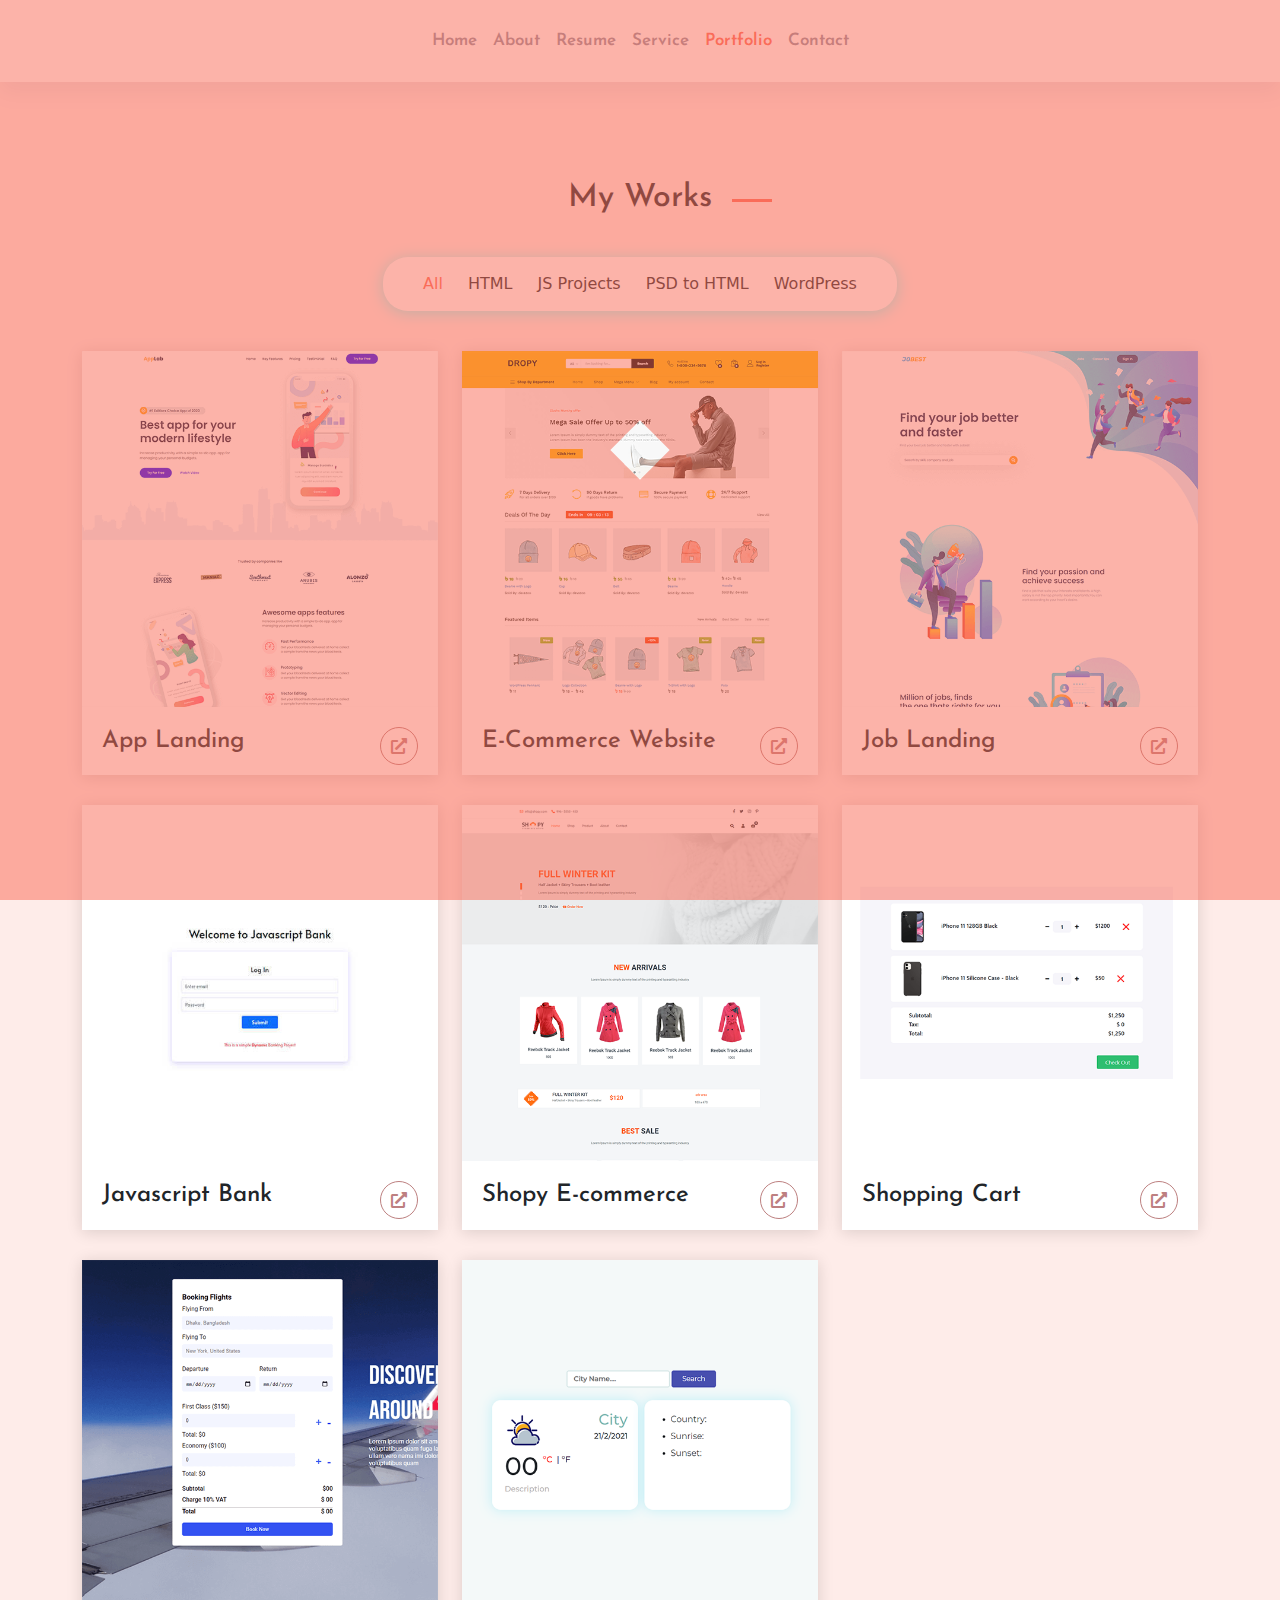
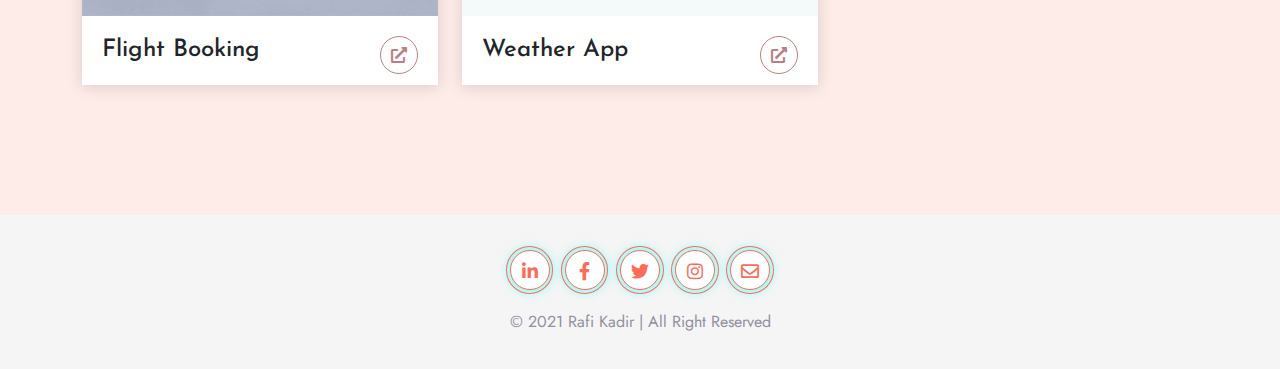
==== portfolio.html @ ac803a5b "add" ====
<!DOCTYPE html>
<html lang="zxx">
    <head>
        <meta charset="UTF-8">
        <meta name="viewport" content="width=device-width, initial-scale=1.0">
        <meta name="google-site-verification" content="UW-32s2lwFYPNoWAf-Ddk2NPFmvSFOheQvB4eoQqXDo"/>
        <!-- Primary Meta Tags -->
        <title>Rafi Kadir | Web Developer</title>
        <meta name="title" content="Rafi Kadir | Web Developer">
        <meta name="description" content="Hello, I am Rafi kadir and I am from Bangladesh. Taking Web Development as a profession not only fulfills my pocket but also my heart because it has been my passion since my early teenage.">

        <!-- Open Graph / Facebook -->
        <meta property="og:type" content="website">
        <meta property="og:url" content="https://www.facebook.com/rafi.kadir.98">
        <meta property="og:title" content="Rafi Kadir | Web Developer">
        <meta property="og:description" content="Hello, I am Rafi kadir and I am from Bangladesh. Taking Web Development as a profession not only fulfills my pocket but also my heart because it has been my passion since my early teenage.">

        <!-- Twitter -->
        <meta property="twitter:card" content="summary_large_image">
        <meta property="twitter:url" content="https://twitter.com/i_am_rafikadir">
        <meta property="twitter:title" content="Rafi Kadir | Web Developer">
        <meta property="twitter:description" content="Hello, I am Rafi kadir and I am from Bangladesh. Taking Web Development as a profession not only fulfills my pocket but also my heart because it has been my passion since my early teenage.">

        <!-- Style CSS -->
        <link rel="stylesheet" href="css/style.css">
        <link rel="stylesheet" href="css/responsive.css">
        <link rel="stylesheet" href="css/bootstrap.min.css">
        <link rel="icon" href="img/fav.png">
        <!-- Font CSS -->
        <link rel="stylesheet" href="https://cdnjs.cloudflare.com/ajax/libs/font-awesome/5.15.1/css/all.min.css">
        <!-- Owl Carousal CSS -->
        <link rel="stylesheet" href="css/owl.carousel.min.css">
        <link rel="stylesheet" href="css/owl.theme.default.min.css">
        <link rel="stylesheet" href="https://cdnjs.cloudflare.com/ajax/libs/animate.css/4.1.1/animate.min.css"/>
        
        <!-- Title -->
        <title>Rafi Kadir | Web Developer</title>
    </head>
    <body data-spy="scroll" data-offset="70">
        <!-- Pre Loader  -->
        <div class="preloader">
            <div class="d-table">
                <div class="d-table-cell">
                    <div class="sk-folding-cube">
                        <div class="sk-cube1 sk-cube"></div>
                        <div class="sk-cube2 sk-cube"></div>
                        <div class="sk-cube4 sk-cube"></div>
                        <div class="sk-cube3 sk-cube"></div>
                    </div>
                </div>
            </div>
        </div>

        <!-- Navbar Section Start -->
        <nav class="navbar navbar-expand-lg navbar-light">
            <div class="container-fluid">
                <button class="navbar-toggler" type="button" data-toggle="collapse" data-target="#navbarSupportedContent" aria-controls="navbarSupportedContent" aria-expanded="false" aria-label="Toggle navigation">
                    <span class="navbar-toggler-icon"></span>
                </button>

              <div class="collapse navbar-collapse" id="navbarSupportedContent">
                <ul class="navbar-nav m-auto">
                    <li class="nav-item">
                        <a class="nav-link" href="index.html">Home</a>
                    </li>
                    <li class="nav-item">
                        <a class="nav-link" href="#about">About</a>
                    </li>
                    <li class="nav-item">
                        <a class="nav-link" href="#skill">Resume</a>
                    </li>
                    <li class="nav-item">
                        <a class="nav-link" href="#service">Service</a>
                    </li>
                    <li class="nav-item">
                        <a class="nav-link active" href="#project">Portfolio</a>
                    </li>
                    <li class="nav-item">
                        <a class="nav-link" href="#contact">Contact</a>
                    </li>
              </div>
            </div>
        </nav>
        <!-- Navbar Section End -->

        <!-- Project Section Start -->
        <section id="project" class="project-section pt-100 pb-100">
            <div class="container">
                <div class="section-title">
                    <h2>My Works</h2>
                </div>

                <div class="project-menu text-center">
                    <ul>
                        <li class="filter" data-filter="all">All</li>
                        <li class="filter" data-filter=".landing">HTML</li>
                        <li class="filter" data-filter=".js">JS Projects</li>
                        <li class="filter" data-filter=".psd">PSD to HTML</li>
                        <li class="filter" data-filter=".wordpress">WordPress</li>
                    </ul>
                </div>

                <div id="Container" class="row">
                    <div class="col-lg-4 col-md-6 mix landing psd">
                        <div class="project-box">
                            <img src="img/project/applab.png" alt="">
                            <div class="project-link">
                                <h4>App Landing</h4>
                                <a href="https://rafikadir.github.io/applab" target="_blank">
                                    <i class="fas fa-external-link-alt"></i>
                                </a>
                            </div>
                            <h6>HTML</h6>
                        </div>
                    </div>

                    <div class="col-lg-4 col-md-6 mix wordpress">
                        <div class="project-box">
                            <img src="img/project/Dropy.png" alt="">
                            <div class="project-link">
                                <h4>E-Commerce Website</h4>
                                <a href="https://devszoo.com/Dropy/" target="_blank">
                                    <i class="fas fa-external-link-alt"></i>
                                </a>
                            </div>
                            <h6>WordPress</h6>
                        </div>
                    </div>

                    <div class="col-lg-4 col-md-6 mix landing psd">
                        <div class="project-box">
                            <img src="img/project/jobbest.png" alt="">
                            <div class="project-link">
                                <h4>Job Landing</h4>
                                <a href="https://rafikadir.github.io/jobbest" target="_blank">
                                    <i class="fas fa-external-link-alt"></i>
                                </a>
                            </div>
                            <h6>HTML</h6>
                        </div>
                    </div>

                    <div class="col-lg-4 col-md-6 mix js">
                        <div class="project-box">
                            <img src="img/project/Javascript-Bank.jpg" alt="">
                            <div class="project-link">
                                <h4>Javascript Bank</h4>
                                <a href="https://rafikadir.github.io/banking/" target="_blank">
                                    <i class="fas fa-external-link-alt"></i>
                                </a>
                            </div>
                            <h6>JavaScript</h6>
                        </div>
                    </div>

                    <div class="col-lg-4 col-md-6 mix landing psd">
                        <div class="project-box">
                            <img src="img/project/shopy.png" alt="">
                            <div class="project-link">
                                <h4>Shopy E-commerce</h4>
                                <a href="https://rafikadir.github.io/shopy" target="_blank">
                                    <i class="fas fa-external-link-alt"></i>
                                </a>
                            </div>
                            <h6>HTML</h6>
                        </div>
                    </div>

                    <div class="col-lg-4 col-md-6 mix js">
                        <div class="project-box">
                            <img src="img/project/Shopping-Cart.png" alt="">
                            <div class="project-link">
                                <h4>Shopping Cart</h4>
                                <a href="https://rafikadir.github.io/shopping-cart/" target="_blank">
                                    <i class="fas fa-external-link-alt"></i>
                                </a>
                            </div>
                            <h6>JavaScript</h6>
                        </div>
                    </div>

                    <div class="col-lg-4 col-md-6 mix js">
                        <div class="project-box">
                            <img src="img/project/Flight-Booking.png" alt="">
                            <div class="project-link">
                                <h4>Flight Booking</h4>
                                <a href="https://rafikadir.github.io/ticket-booking/" target="_blank">
                                    <i class="fas fa-external-link-alt"></i>
                                </a>
                            </div>
                            <h6>JavaScript</h6>
                        </div>
                    </div>

                    <div class="col-lg-4 col-md-6 mix js">
                        <div class="project-box">
                            <img src="img/project/Weather-App.png" alt="">
                            <div class="project-link">
                                <h4>Weather App</h4>
                                <a href="https://rafikadir.github.io/weather-app/" target="_blank">
                                    <i class="fas fa-external-link-alt"></i>
                                </a>
                            </div>
                            <h6>Javascript</h6>
                        </div>
                    </div>
                </div>
            </div>
        </section>
        <!-- Project Section End -->

        <!-- Footer Section Start -->
        <footer>
            <div class="container">
                <div class="social-link">
                    <ul>
                        <li>
                            <a target="_blank" href="https://www.linkedin.com/in/rafikadir/"><i class="fab fa-linkedin-in text-center"></i></a>
                        </li>
                        <li>
                            <a target="_blank" href="https://www.facebook.com/rafi.kadir.98"><i class="fab fa-facebook-f text-center"></i></a>
                        </li>
                        <li>
                            <a target="_blank" href="https://twitter.com/i_am_rafikadir"><i class="fab fa-twitter text-center"></i></a>
                        </li>
                        <li>
                            <a target="_blank" href="https://www.instagram.com/i_am_rafikadir/"><i class="fab fa-instagram text-center"></i></a>
                        </li>
                        <li>
                            <a target="_blank" href="mailto:rafikadir2000@gmail.com"><i class="far fa-envelope text-center"></i></a>
                        </li>
                    </ul>
                </div>
                <p>© 2021 Rafi Kadir | All Right Reserved </p>
            </div>
        </footer>
        <!-- Footer Section End -->

        <div class="back-top">
            <i class="fas fa-long-arrow-alt-up"></i>
        </div>

        <!-- Links Js -->
        <script src="js/jquery.js"></script>
        <script src="js/popper.js"></script>
        <script src="js/bootstrap.min.js"></script>
        <script src="js/main.js"></script>
        <script src="js/owl.carousel.min.js"></script>
        <script src="js/mixitup.min.js"></script>
        <script src="https://cdnjs.cloudflare.com/ajax/libs/wow/1.1.2/wow.min.js"></script>
    </body>
</html>
---- css/style.css ----
@import url('https://fonts.googleapis.com/css2?family=Josefin+Sans:wght@400;500;600;700&family=Jost:wght@400;500;600;700&display=swap');


/* Common CSS */
body {
    font-family: 'Jost', sans-serif;
    padding: 0;
    margin: 0;
    color: #232940;
    /* background-color: #F9F9FF !important; */
    background: #ffffff !important;
}
h1,h2,h3,h4,h5,h6 {
    font-family: 'Josefin Sans', sans-serif;
}

.d-table {
    width: 100%;
    height: 100%;
}
.d-table-cell {
    vertical-align: middle;
}

img {
    max-width: 100%;
}
p {
    color: #9090a0;
    font-size: 17px;
    font-family: 'Jost', sans-serif;
}
.pt-100 {
    padding-top: 100px;
}
.pb-70 {
    padding-bottom: 70px;
}

ul {
    list-style-type: none;
    padding: 0 !important;
    margin: 0 !important;
}

.pb-100 {
    padding-bottom: 100px;
}
.all-btn {
    background: #fa6d59;
    color: #fff;
    padding: 13px 15px;
    text-transform: uppercase;
    text-decoration: none;
    font-size: 13px;
    font-weight: 600;
    letter-spacing: 1px;
    display: inline-block;
    border-radius: 5px;
    border: 1px solid #fa6d59;
    transition: .5s;
}
.all-btn:hover {
    background: #fff;
    color: #fa6d59;
}
.section-title {
    margin-bottom: 35px;
    text-align: center;
}

.section-title h2 {
    position: relative;
    display: inline-block;
    line-height: 1;
}
.section-title h2::before {
    position: absolute;
    content: '';
    background: #fa6d59;
    width: 40px;
    height: 3px;
    top: 17px;
    right: -60px;
}
button:focus {
    outline: 0;
    box-shadow: none !important;
}

/* Navabr CSS */
.navbar {
    background: #ffffff;
    box-shadow: 0px 10px 20px rgb(5 66 125 / 8%);
    padding: 20px 10px !important;
}
.navbar-nav a.nav-link {
    font-family: 'Josefin Sans', sans-serif;
    font-weight: 600;
    text-transform: capitalize;
    font-size: 17px;
    color: #9090a0 !important;
}
.navbar-nav .nav-link.active {
    color: #fa6d59 !important;
}
.is-sticky {
    position: fixed !important;
    top: 0;
    left: 0;
    width: 100%;
    padding: 15px 0;
    z-index: 999;
    animation: 0.5s ease-in-out fadeInDown;
}
/* Banner CSS */
.banner-section {
    height: 100vh;
    background: #fff;
}
.banner-section .banner-text h4 {
    color: #9090a0;
    margin-bottom: 15px;
}
.banner-section .banner-text h1{
    color: red;
    font-size: 50px;
    font-weight: 600;
    margin-bottom: 20px;
    text-transform: uppercase;
}
.banner-section .banner-text p{
    margin-bottom: 30px;
}

/* About CSS */
.about-section {
    background: #fba89c38;
    position: relative;
}
.about-section::before {
    position: absolute;
    content: 'HTML';
    right: 0;
    top: 40%;
    color: #fa6d590d;
    transform: rotate(-90deg);
    font-size: 100px;
}
.aboout-img img{
    box-shadow: 0px 0px 25px 0px rgba(69, 67, 96, 0.1);
    border-radius: 30px;
    border: 10px solid #fff;
}
.about-text ul {
    padding: 0;
    list-style-type: none;
    margin-bottom: 0;
} 
.about-text .info {
    margin-bottom: 60px !important;
}
.about-text ul li {
    margin: 0 0 10px;
    font-size: 15px;
}
.about-text ul li span {
    color: #fa6d59;
    font-weight: 900;
    margin-right: 70px;
}
.about-text p {
    margin-bottom: 25px;
}
.font-weight-bold {
    font-weight: 600;
}
.about-text ul li i {
    color: #fa6d59;
    font-size: 17px;
    margin-right: 26px;
    width: 10px;
}

.about-text h4 {
    font-size: 18px;
    margin-bottom: 20px;
    font-weight: 600;
}
.about-text .social-links ul li {
    display: inline-block;
}
.about-text .social-links ul li a i{
    border: 1px solid;
    width: 35px;
    height: 35px;
    text-align: center;
    line-height: 35px;
    margin-right: 5px;
    transition: .5s;
}
.about-text .social-links ul li a i:hover {
    background: #fa6d59;
    color: #fff;
}

/* Skill Section */
.skill-section {
    position: relative;
}
.skill-section::before {
    position: absolute;
    content: 'CSS';
    left: 0;
    top: 40%;
    color: #fa6d590d;
    transform: rotate(-90deg);
    font-size: 100px;
    opacity: .5;
}
.skill-section .skill-box {
    box-shadow: 0px 4px 20px #dee2e6e0;
    padding: 30px;
    border-radius: 10px;
    margin-bottom: 30px;
}
.skill-section .skill-box h6{
    margin-bottom: 30px;
    font-size: 22px;
    position: relative;
}
.skill-section .skill-box h6::before {
    position: absolute;
    content: '';
    background:#fa6d59;
    width: 45px;
    height: 3px;
    bottom: -10px;
    left: 0;
}

.skill-section .skill-box .skill-list ul li {
    margin-bottom: 10px;
    font-size: 14px;
    text-transform: capitalize;
    font-weight: 500;
}   
.skill-section .skill-box .skill-list ul li i{
    font-size: 12px;
    font-weight: 600;
    color: #fa6d59;
    margin-right: 10px;
}

.edu-area {
    box-shadow: 0px 4px 20px #dee2e6e0;
    padding: 50px;
    border-radius: 20px;
    margin-bottom: 30px;
}
.edu-area h3{
    text-transform: uppercase;
    font-weight: 600;
    margin-bottom: 25px;
    border-bottom: 2px solid #f3e8e8;
    padding-bottom: 20px;
    position: relative;
}
.edu-area h3::before {
    position: absolute;
    content: '';
    width: 80px;
    height: 5px;
    border-radius: 50px;
    background: #fa6d59;
    bottom: -3px;
    left: 0;
}
.edu-area .edu-box {
    margin-bottom: 60px;
    padding-left: 30px;
    border-left: 3px solid rgba(0, 0, 0, 0.1);
    position: relative;
    height: 100px;
}
.edu-area .edu-box::before {
    position: absolute;
    content:'' ;
    width: 15px;
    height: 15px;
    background: #F9F9FF;
    border: 2px solid #fa6d59;
    left: -9px;
    top: 0;
    border-radius: 30px;
}
.edu-area .edu-box::after {
    position: absolute;
    content:'' ;
    width: 15px;
    height: 15px;
    background: #F9F9FF;
    border: 2px solid #fa6d59;
    left: -9px;
    bottom: 0;
    border-radius: 30px;
}
.edu-area .edu-box h4{
    font-size: 22px;
}
.edu-area .edu-box p{
    margin-bottom: 0;
}

/* Icons CSS */

.icon-section {
   background: #fba89c38;
   text-align: center;
}

.icon-section .owl-carousel .owl-item img {
    width: inherit !important;
}
.icon-section .icon-img {
    text-align: center;
    border-radius: 5px;
    padding: 30px 0px 0px;
    margin-bottom: 30px;
    box-shadow: 0px 10px 20px rgb(5 66 125 / 8%);
    transition: all linear .3s;
    transform: scale(1);
    background: #fff;
}
.icon-section .icon-img img{
    width: 60px;
    height: 60px;
    line-height: 60px;
    text-align: center;
    border-radius: 50%;
    margin: 0px auto 30px;
    transform: scale(1);
    transition: .3s linear;
}
.icon-img:hover img {
    transform: scale(.8);
}
.icon-img .icon-name {
    border-top: 1px solid #e6dbdb;
}

.icon-img .icon-name p{
    font-weight: 600;
    text-transform: uppercase;
    padding: 8px 0px;
    font-size: 14px;
}
/* Service CSS */
.service-card {
    box-shadow: 0px 15px 20px rgb(5 66 125 / 17%);
    padding: 30px;
    border-radius: 10px;
    margin-bottom: 30px;
    text-align: center;
}
.service-card img {
    max-width: 70px;
    margin-bottom: 30px;
}
.service-card h4 {
    font-size: 18px;
    margin-bottom: 16px;
    text-transform: uppercase;
    font-weight: 700;
}
.service-card p {
    margin-bottom: 0;
}

/* Couonter Section */
.counter-section {
    background: #fba89c38;
}
.counter-text {
    text-align: center;
}
.counter-text h1 {
    margin-bottom: 10px;
    font-size: 50px;
    font-weight: 700;
    color: #fa6d59;
}
.counter-text p {
    margin-bottom: 0;
    font-size: 17px;
}


/* Project CSS */
#project {
    background: #fba89c38;
}
.project-box {
    box-shadow: 0px 2px 15px #00000024;
    margin-bottom: 30px;
    background: #fff;
    position: relative;
    overflow: hidden;
}
.project-box h6 {
    position: absolute;
    top: 20px;
    left: 0px;
    background: #fa6d59;
    color: #fff;
    padding: 5px 30px;
    margin-bottom: 0;
    font-family: 'jost';
    transform: translateX(-100%);
    transition: 1s;
}
.project-box img {
    transition: 1s;
}
.project-box:hover img {
    transform: scale(.9);
    background: #b5a0a0;
}
.project-box:hover h6 {
    transform: translateX(0%);
}
.project-menu ul {
    background: #fff;
    display: inline-block;
    border-radius: 25px;
    margin-bottom: 40px !important;
    padding: 15px 30px!important;
    box-shadow: 0px 2px 15px #00ffff73;
}
.project-menu ul li{
    display: inline-block;
    font-weight: 500;
    margin: 0 10px;
    cursor: pointer;
}
.project-menu ul li.active {
    color: #fa6d59;
}
.project-box .project-link {
    padding: 20px;
}
.project-box .project-link h4 {
    display: inline-block;
    margin: 0;
}
.project-box .project-link a i {
    color: #bd8080;
    float: right;
    padding: 10px;
    border: 1px solid #bd8080;
    border-radius: 21px;
}
#Container .mix {
    display: none;
}

/* Feedback Area */
.feedback-area {
    max-width: 800px;
    margin: auto;
    box-shadow: 5px 2px 35px #00ffff75;
    padding: 50px;
    border-radius: 10px;
    text-align: center;
    background: #ffffff;
    position: relative;
}

.feedback-section .feedback-box img {
    max-width: 100px;
    margin: 0 auto 20px;
}
.feedback-section .feedback-box p {
    max-width: 400px;
    margin: 15px auto;
}
.feedback-section .feedback-box ul li {
    display: inline-block;
    color: yellowgreen;
} 

/* Certificate CSS */
.certificate-slider img {
    border: 3px solid #bab1c7;
}
.certificate-slider {
    padding: 10px;
    margin: 10px;
}

/* Contact Section */
.contact-section {
    background: #fba89c38;
}
.contact-form {
    padding: 30px;
    border-radius: 10px;
    margin-bottom: 30px;
    background: #fff;
}
.form-control:focus {
    box-shadow: none !important;
}
.contact-form .form-group {
    margin-bottom: 20px;
}
.contact-form .form-group label {
    font-size: 15px;
    font-weight: 500;
    margin-bottom: 7px;
}

/* Footer */
footer {
    text-align: center;
    padding: 35px 0;
    background: #f5f5f5;
}
.social-link ul li {
    display: inline-block;
    margin: 0 5px;
}
.social-link ul li i {
    box-shadow: 0px 0px 12px #00ffffbd;
    width: 40px;
    height: 40px;
    line-height: 40px;
    border-radius: 25px;
    font-size: 18px;
    background: #fff;
    color: #fa6d59;
    transition: .5s;
    border: 1px solid;
    position: relative;
}
.social-link ul li i::after {
    position: absolute;
    content: '';
    border: 1px solid;
    top: -5px;
    left: -5px;
    border-radius: 50%;
    width: 125%;
    height: 126%;
}
.social-link ul li i:hover {
    background: #fa6d59;
    color: #ffffff ;
}
footer p {
    margin-top: 20px;
    font-size: 16px;
    margin-bottom: 0;
}
/* Footer CSS End */

/*========= Instagram Page ========*/
.eapps-link {
    display: none !important;
}

.insta-feed {
    padding-top: 100px;
    padding-bottom: 80px;
}

.crt-widget .crt-load-more {
    background: #fa6d59 !important;
    color: #fff !important;
    padding: 13px 15px;
    text-transform: uppercase;
    text-decoration: none;
    font-size: 13px;
    font-weight: 600;
    letter-spacing: 1px;
    display: inline-block;
    border-radius: 5px;
    border: 1px solid #fa6d59 !important;
    transition: .5s;
    margin-top: 30px;
}
.crt-widget .crt-load-more:hover {
    background: #fff !important;
    color: #fa6d59 !important;
}

.crt-grid-post.crt-post-has-image .crt-grid-post-image {
    border: 1px solid #efe2e2;
}

.back-top {
    position: fixed;
    cursor: pointer;
    bottom: -100px;
    right: 20px;
    color: #ffffff;
    background-color: #fa6d59;
    z-index: 4;
    width: 45px;
    text-align: center;
    height: 45px;
    opacity: 0;
    visibility: hidden;
    border-radius: 50%;
    font-size: 22px;
    transition: .9s;
    overflow: hidden;
    box-shadow: 0px 3px 10px rgba(0, 0, 0, 0.1);
    line-height: 45px;
}

.back-top.active {
    opacity: 1;
    visibility: visible;
    bottom: 20px;
}


/* Animation css */
@keyframes fadeInDown{
    0%{opacity:0;-webkit-transform:translate3d(0,-100%,0);
        transform:translate3d(0,-100%,0)}
    to{opacity:1;
        -webkit-transform:translateZ(0);
        transform:translateZ(0)}
}

/* Preloader CSS */
.preloader {
    position: fixed;
    top: 0;
    left: 0;
    width: 100%;
    z-index: 99999;
    background: #fa6d59;
    height: 100%;
}

.sk-folding-cube {
    margin: 20px auto;
    width: 40px;
    height: 40px;
    position: relative;
    -webkit-transform: rotateZ(45deg);
            transform: rotateZ(45deg);
}
  
.sk-folding-cube .sk-cube {
    float: left;
    width: 50%;
    height: 50%;
    position: relative;
    -webkit-transform: scale(1.1);
        -ms-transform: scale(1.1);
            transform: scale(1.1); 
}
.sk-folding-cube .sk-cube:before {
    content: '';
    position: absolute;
    top: 0;
    left: 0;
    width: 100%;
    height: 100%;
    background-color: #fff;
    -webkit-animation: sk-foldCubeAngle 2.4s infinite linear both;
            animation: sk-foldCubeAngle 2.4s infinite linear both;
    -webkit-transform-origin: 100% 100%;
        -ms-transform-origin: 100% 100%;
            transform-origin: 100% 100%;
}
.sk-folding-cube .sk-cube2 {
    -webkit-transform: scale(1.1) rotateZ(90deg);
        transform: scale(1.1) rotateZ(90deg);
}
.sk-folding-cube .sk-cube3 {
    -webkit-transform: scale(1.1) rotateZ(180deg);
        transform: scale(1.1) rotateZ(180deg);
}
.sk-folding-cube .sk-cube4 {
    -webkit-transform: scale(1.1) rotateZ(270deg);
        transform: scale(1.1) rotateZ(270deg);
}
.sk-folding-cube .sk-cube2:before {
    -webkit-animation-delay: 0.3s;
        animation-delay: 0.3s;
}
.sk-folding-cube .sk-cube3:before {
    -webkit-animation-delay: 0.6s;
            animation-delay: 0.6s; 
}
.sk-folding-cube .sk-cube4:before {
    -webkit-animation-delay: 0.9s;
            animation-delay: 0.9s;
}

@keyframes sk-foldCubeAngle {
    0%, 10% {
      -webkit-transform: perspective(140px) rotateX(-180deg);
              transform: perspective(140px) rotateX(-180deg);
      opacity: 0; 
    } 25%, 75% {
      -webkit-transform: perspective(140px) rotateX(0deg);
              transform: perspective(140px) rotateX(0deg);
      opacity: 1; 
    } 90%, 100% {
      -webkit-transform: perspective(140px) rotateY(180deg);
              transform: perspective(140px) rotateY(180deg);
      opacity: 0; 
    }
}
---- css/responsive.css ----
@media only screen and (max-width:575px) {
    .navbar {
        padding: 10px 0px !important;
    }
    .navbar-toggler-icon {
        width: 20px !important;
    }
    .navbar-toggler {
        padding: 0 10px !important;
    }
    .navbar-toggler:focus {
        box-shadow: 0 0 0 !important;
    }
    .navbar-collapse {
        margin-top: 20px;
    }
    .section-title h2::before {
        top: 25px;
        right: 0;
    }

    .banner-section {
        height: 100%;
        padding: 60px 10px;
        text-align: center;
    }

    .banner-section .banner-text h4 {
        font-size: 15px;
    }
    .banner-section .banner-text h1 {
        font-size: 30px;
    }
    p {
        font-size: 15px;
    }
    .banner-img {
        margin-top: 30px;
    }
    .all-btn {
        padding: 10px 10px;
        font-size: 11px;
    }
    .pb-100 {
        padding-bottom: 50px;
    }
    .pt-100 {
        padding-top: 50px;
    }
    .pb-70 {
        padding-bottom: 20px;
    }
    .about-text ul li {
        margin: 0 0 10px;
        font-size: 13px;
    }
    .about-text ul li span {
        margin-right: 18px;
    }
    .about-text {
        padding: 20px 0;
    }

    .about-text .info {
        margin-bottom: 30px !important;
    }
    .about-text ul li i {
        margin-right: 7px;
        font-size: 14px;
    }
    .about-text ul {
        text-align: center;
    }
    .edu-area {
        padding: 20px;
    }
    .edu-area .edu-box {
        margin-bottom: 25px;
        padding-left: 20px;
        height: 100%;
    }
    .edu-area .edu-box h4 {
        font-size: 20px;
    }
    .icon-section .icon-img {
        margin-bottom: 0;
    }

    .counter-text {
        text-align: center;
        margin-bottom: 30px;
    }

    .counter-text h1 {
        margin-bottom: 0;
        font-size: 40px;
    }
    .project-menu ul li {
        margin: 0 10px 10px;
    }
    .project-menu ul {
        padding: 10px !important;
        border-radius: 0px
    }

    .contact-form {
        padding: 20px;
        border-radius: 0;
        box-shadow: 0px 2px 15px #00ffff75;
        margin-bottom: 30px;
        background: #f5f5f5;
    }
}

/*Medium devices (tablets, 768px and up)*/
@media only screen and (max-width:576px) { 
    .banner-section {
        height: 100%;
        padding-top: 100px;
        padding-bottom: 100px;
    }
 }

/* Large devices (desktops, 992px and up)*/
@media only screen and (max-width:768px)  { 
    .aboout-img {
        margin-bottom: 35px;
    }

    .skill-section .skill-box {
        padding: 16px;
    }

    .service-card {
        padding: 20px;
    }
    .counter-text h1 {
        margin-bottom: 10px;
        font-size: 35px;
        font-weight: 700;
        color: #fa6d59;
    }
 }
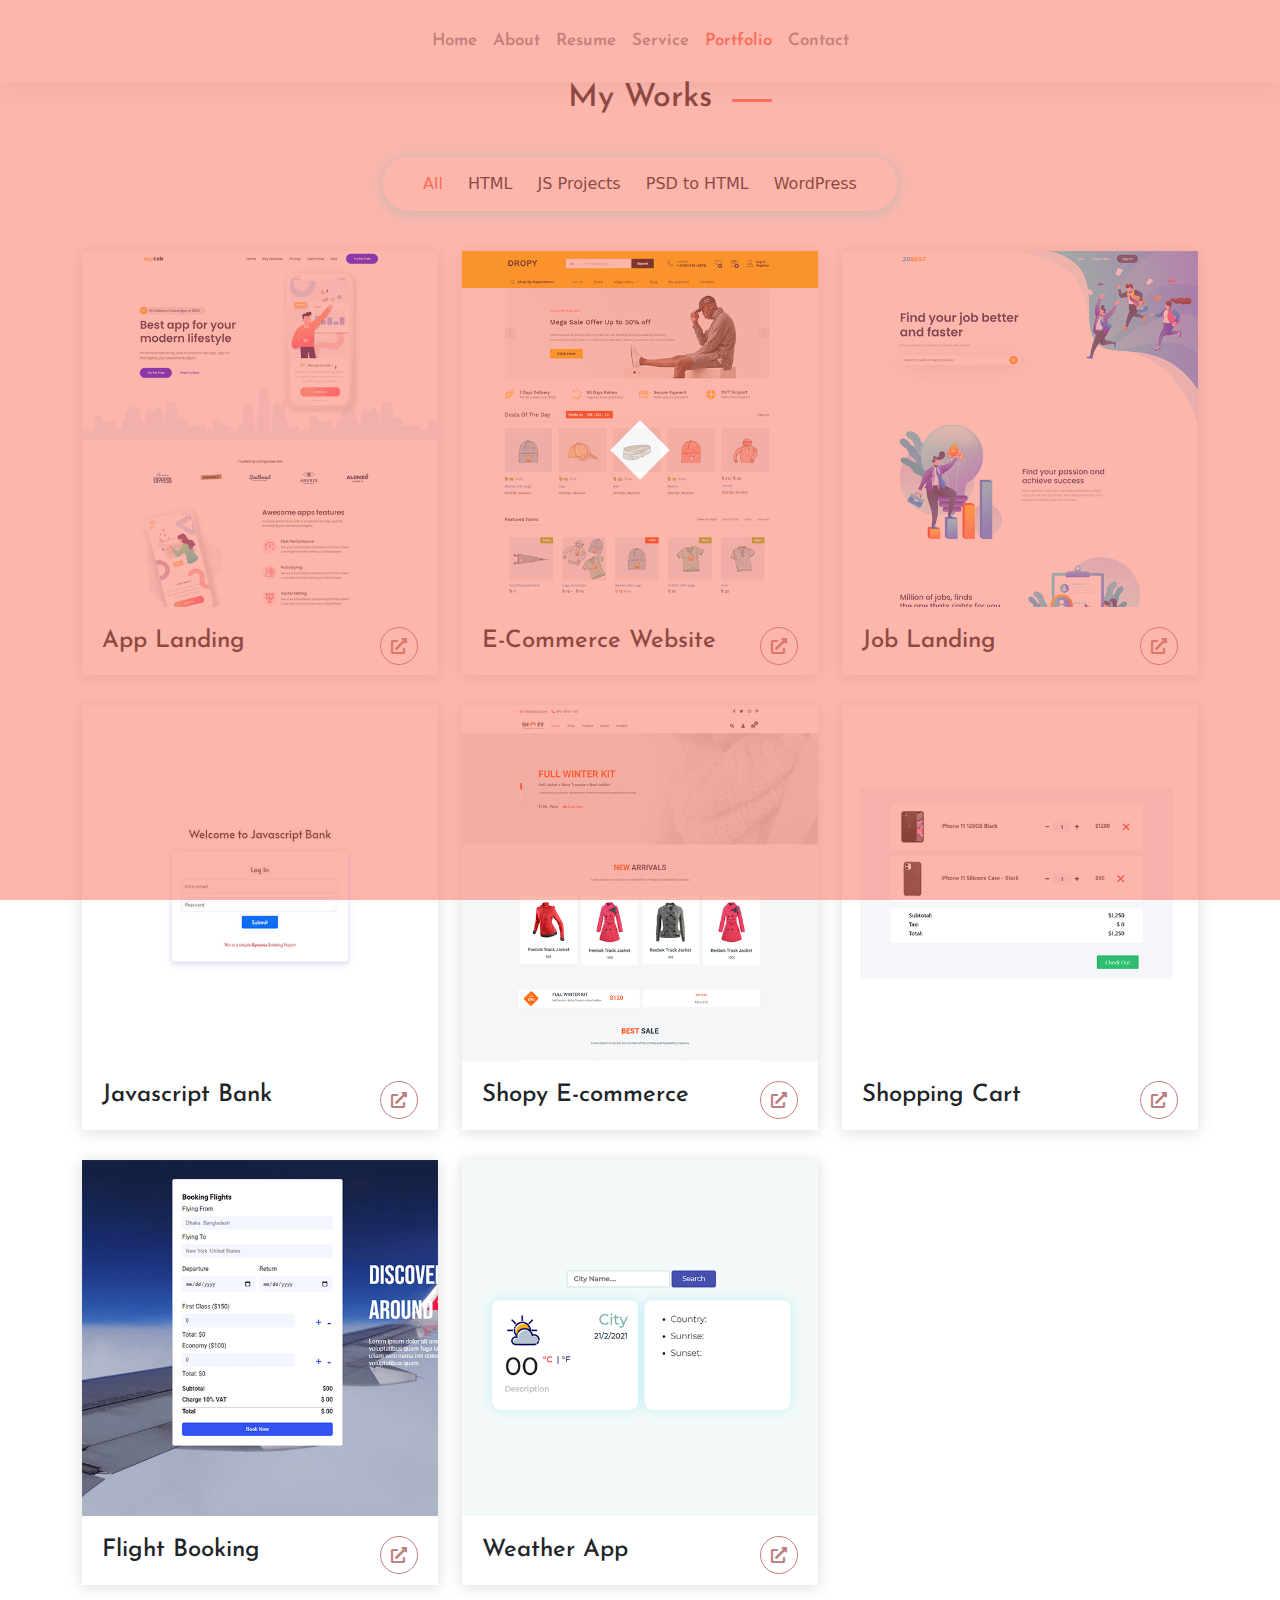
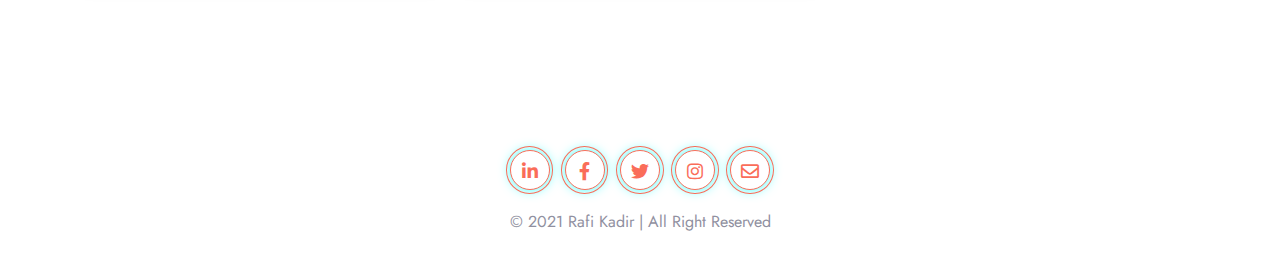
==== commit e67b11b8: "add" ====
--- a/portfolio.html
+++ b/portfolio.html
@@ -84,7 +84,7 @@
         <!-- Navbar Section End -->
 
         <!-- Project Section Start -->
-        <section id="project" class="project-section pt-100 pb-100">
+        <section id="project" class="project-section section-bgpt-100 pb-100">
             <div class="container">
                 <div class="section-title">
                     <h2>My Works</h2>
--- a/css/style.css
+++ b/css/style.css
@@ -87,6 +87,9 @@
     outline: 0;
     box-shadow: none !important;
 }
+.section-bg {
+    background: #F5F7FF;
+}
 
 /* Navabr CSS */
 .navbar {
@@ -116,7 +119,6 @@
 /* Banner CSS */
 .banner-section {
     height: 100vh;
-    background: #fff;
 }
 .banner-section .banner-text h4 {
     color: #9090a0;
@@ -135,7 +137,6 @@
 
 /* About CSS */
 .about-section {
-    background: #fba89c38;
     position: relative;
 }
 .about-section::before {
@@ -241,7 +242,7 @@
 
 .skill-section .skill-box .skill-list ul li {
     margin-bottom: 10px;
-    font-size: 14px;
+    font-size: 15px;
     text-transform: capitalize;
     font-weight: 500;
 }   
@@ -315,7 +316,6 @@
 /* Icons CSS */
 
 .icon-section {
-   background: #fba89c38;
    text-align: center;
 }
 
@@ -357,7 +357,7 @@
 }
 /* Service CSS */
 .service-card {
-    box-shadow: 0px 15px 20px rgb(5 66 125 / 17%);
+    box-shadow: 0px 2px 24px rgb(5 66 125 / 13%);
     padding: 30px;
     border-radius: 10px;
     margin-bottom: 30px;
@@ -378,9 +378,6 @@
 }
 
 /* Couonter Section */
-.counter-section {
-    background: #fba89c38;
-}
 .counter-text {
     text-align: center;
 }
@@ -397,9 +394,6 @@
 
 
 /* Project CSS */
-#project {
-    background: #fba89c38;
-}
 .project-box {
     box-shadow: 0px 2px 15px #00000024;
     margin-bottom: 30px;
@@ -499,9 +493,6 @@
 }
 
 /* Contact Section */
-.contact-section {
-    background: #fba89c38;
-}
 .contact-form {
     padding: 30px;
     border-radius: 10px;
@@ -524,7 +515,6 @@
 footer {
     text-align: center;
     padding: 35px 0;
-    background: #f5f5f5;
 }
 .social-link ul li {
     display: inline-block;
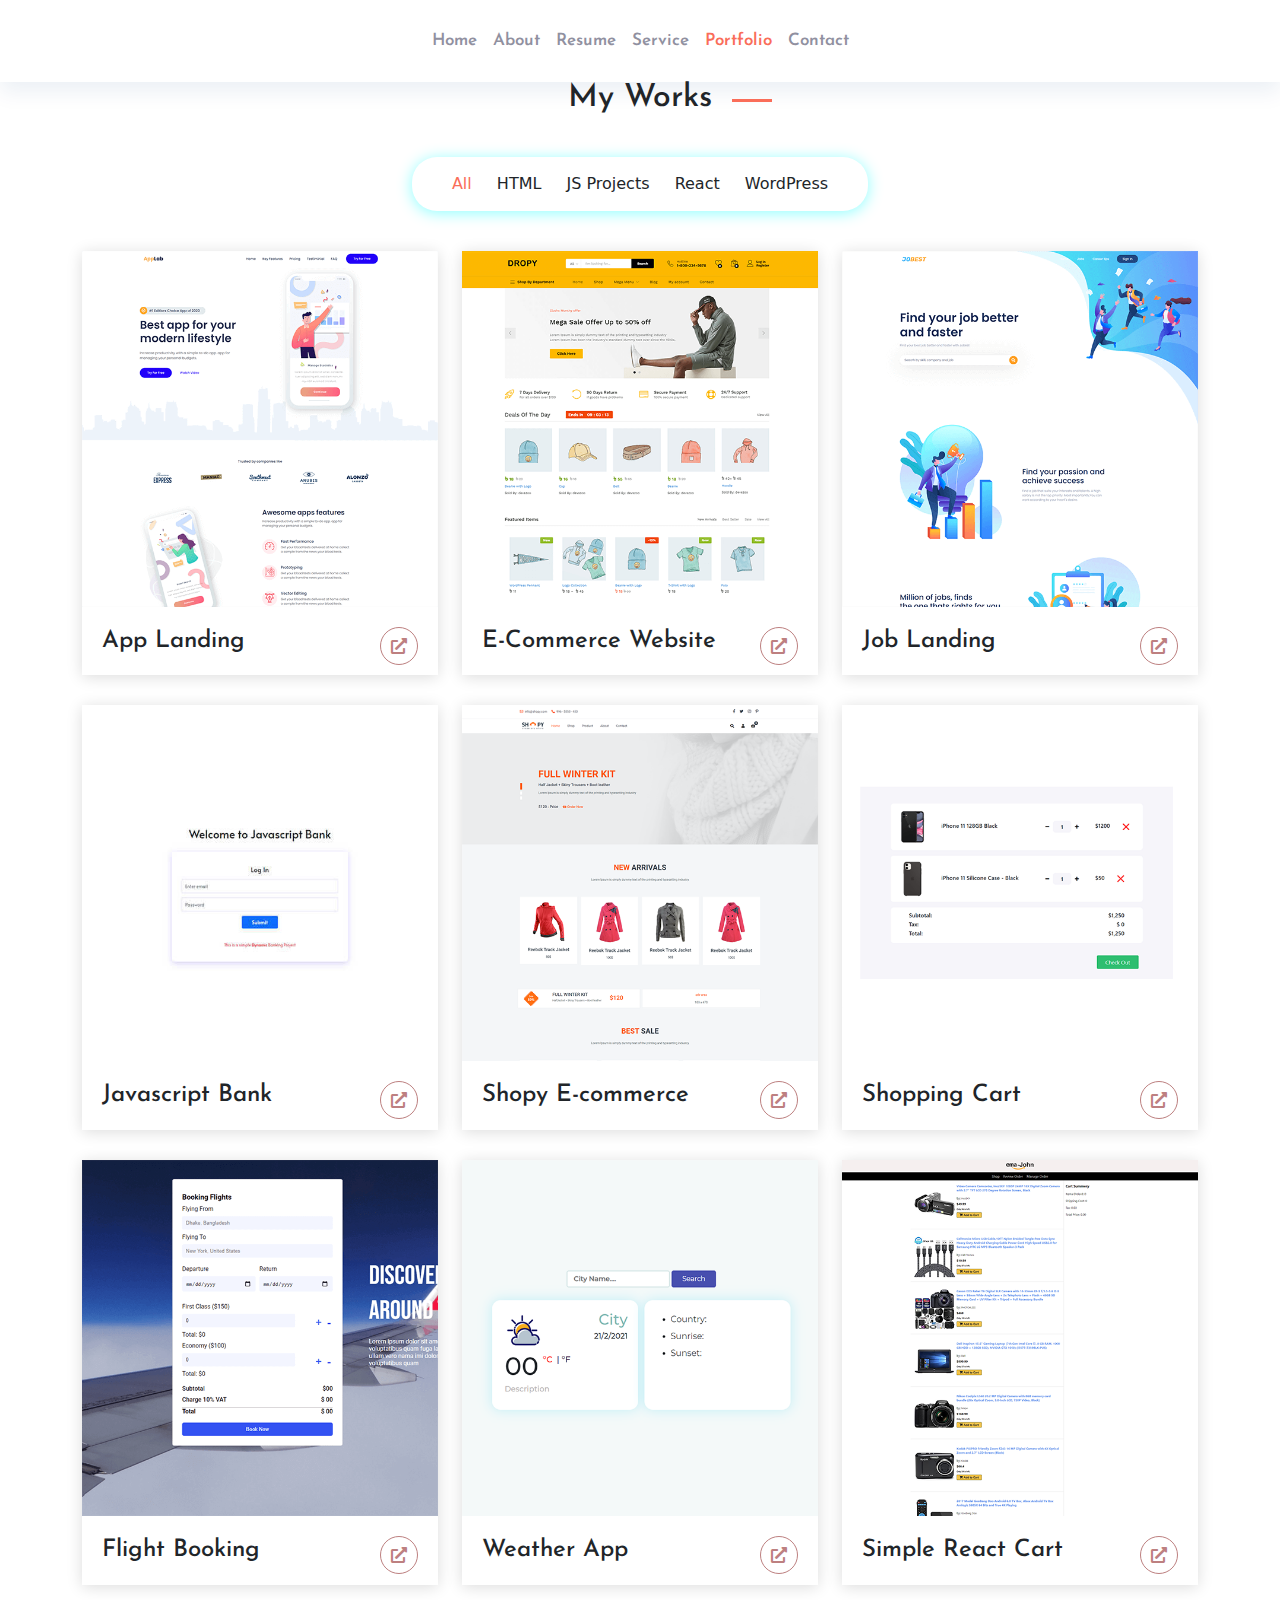
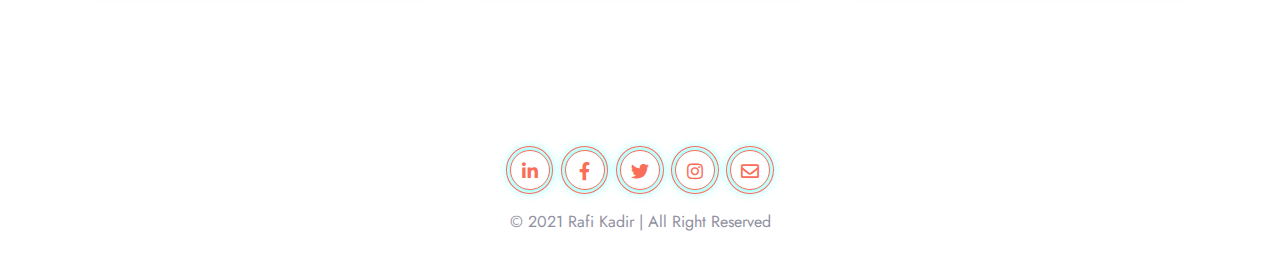
==== commit 8148e6e9: "add" ====
--- a/portfolio.html
+++ b/portfolio.html
@@ -38,7 +38,7 @@
     </head>
     <body data-spy="scroll" data-offset="70">
         <!-- Pre Loader  -->
-        <div class="preloader">
+        <!-- <div class="preloader">
             <div class="d-table">
                 <div class="d-table-cell">
                     <div class="sk-folding-cube">
@@ -49,7 +49,7 @@
                     </div>
                 </div>
             </div>
-        </div>
+        </div> -->
 
         <!-- Navbar Section Start -->
         <nav class="navbar navbar-expand-lg navbar-light">
@@ -95,7 +95,7 @@
                         <li class="filter" data-filter="all">All</li>
                         <li class="filter" data-filter=".landing">HTML</li>
                         <li class="filter" data-filter=".js">JS Projects</li>
-                        <li class="filter" data-filter=".psd">PSD to HTML</li>
+                        <li class="filter" data-filter=".react">React</li>
                         <li class="filter" data-filter=".wordpress">WordPress</li>
                     </ul>
                 </div>
@@ -202,6 +202,18 @@
                                 </a>
                             </div>
                             <h6>Javascript</h6>
+                        </div>
+                    </div>
+                    <div class="col-lg-4 col-md-6 mix js">
+                        <div class="project-box">
+                            <img src="img/project/simple-react.png" alt="">
+                            <div class="project-link">
+                                <h4>Simple React Cart</h4>
+                                <a href="https://emajohn01.netlify.app/" target="_blank">
+                                    <i class="fas fa-external-link-alt"></i>
+                                </a>
+                            </div>
+                            <h6>React</h6>
                         </div>
                     </div>
                 </div>
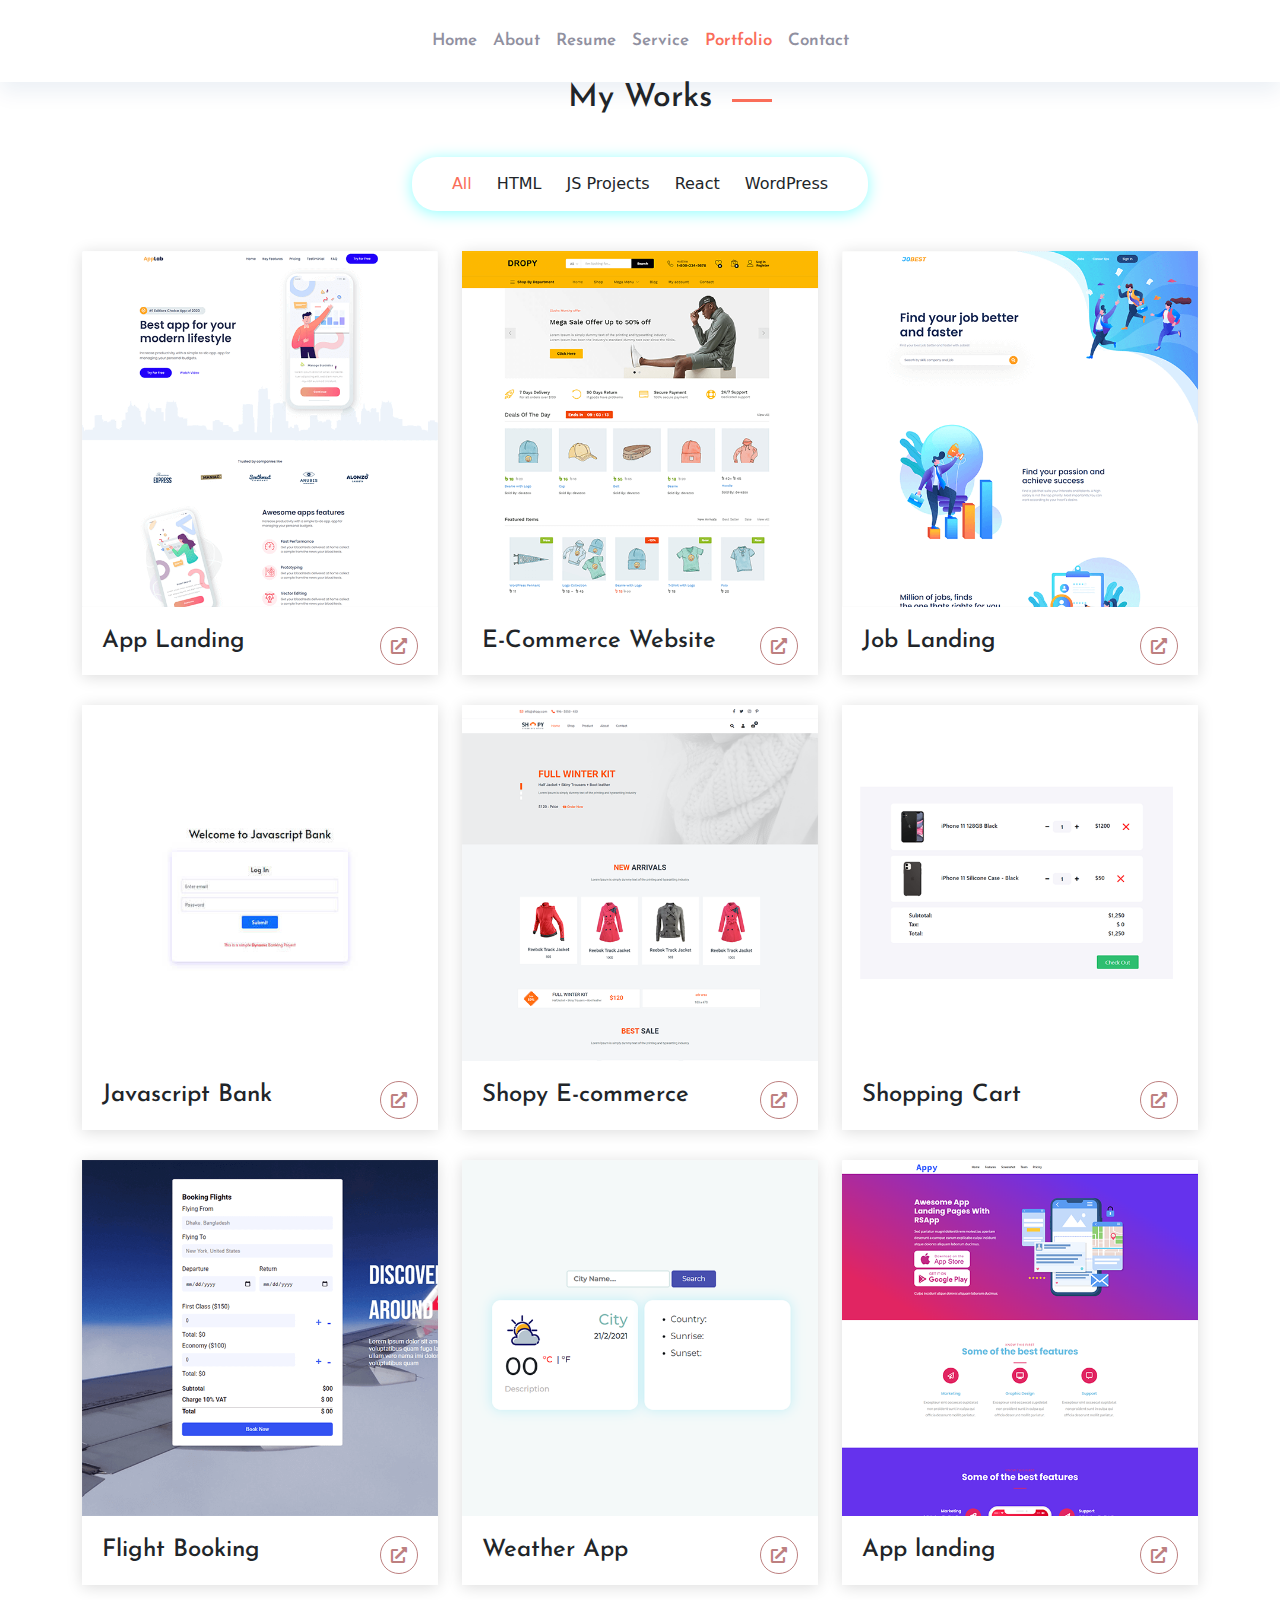
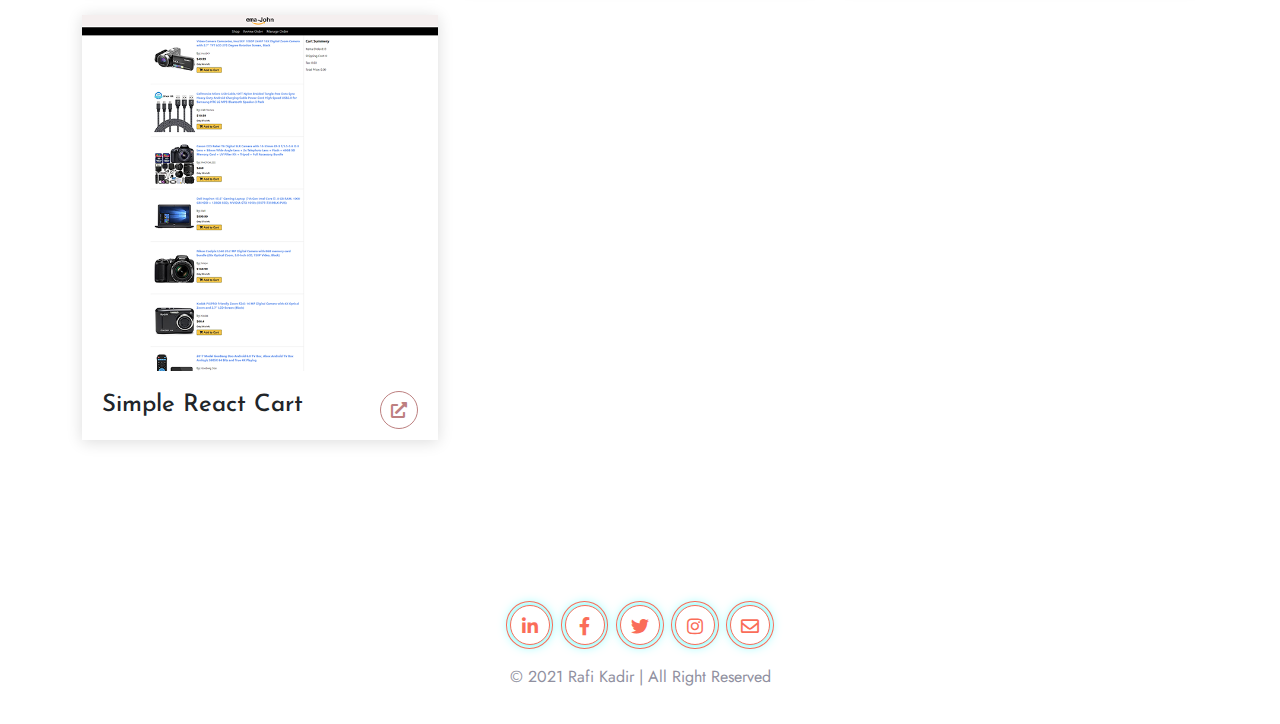
==== commit c3fde24e: "add" ====
--- a/portfolio.html
+++ b/portfolio.html
@@ -204,6 +204,20 @@
                             <h6>Javascript</h6>
                         </div>
                     </div>
+
+                    <div class="col-lg-4 col-md-6 mix js">
+                        <div class="project-box">
+                            <img src="img/project/wordpress-applanding.png" alt="">
+                            <div class="project-link">
+                                <h4>App landing</h4>
+                                <a href="https://devszoo.com/app-landing/" target="_blank">
+                                    <i class="fas fa-external-link-alt"></i>
+                                </a>
+                            </div>
+                            <h6>WordPress</h6>
+                        </div>
+                    </div>
+
                     <div class="col-lg-4 col-md-6 mix js">
                         <div class="project-box">
                             <img src="img/project/simple-react.png" alt="">
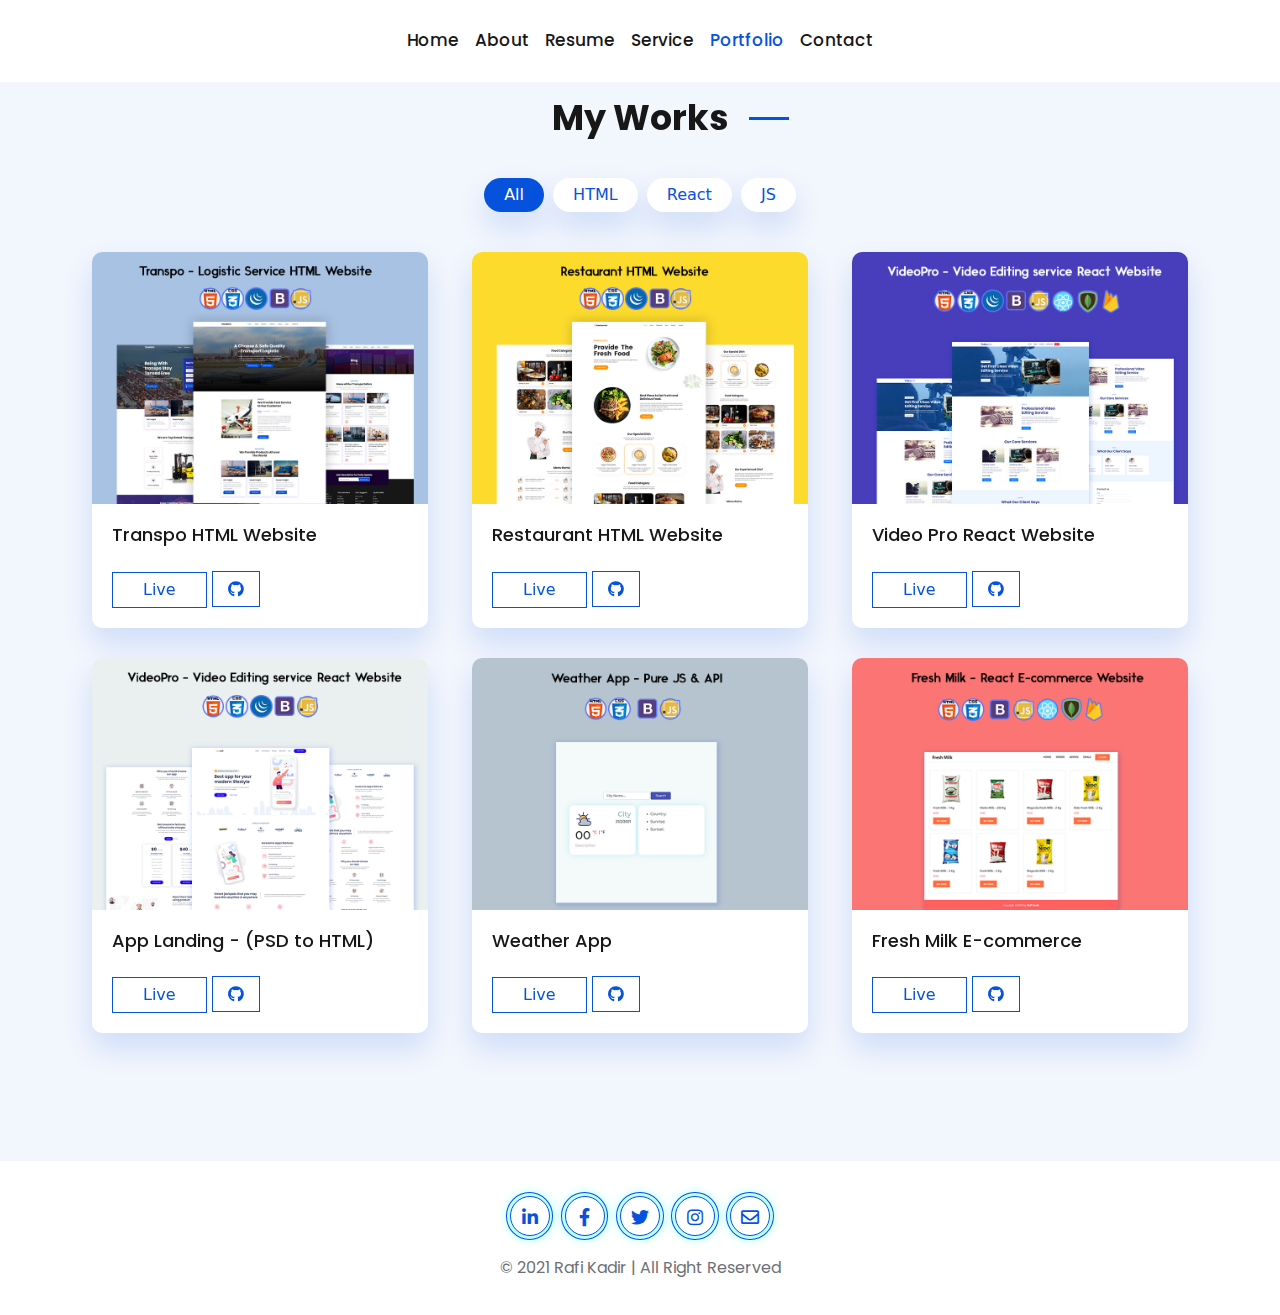
==== commit aef47ce5: "add" ====
--- a/portfolio.html
+++ b/portfolio.html
@@ -84,7 +84,7 @@
         <!-- Navbar Section End -->
 
         <!-- Project Section Start -->
-        <section id="project" class="project-section section-bgpt-100 pb-100">
+        <section id="project" class="project-section section-bg pt-100 pb-100">
             <div class="container">
                 <div class="section-title">
                     <h2>My Works</h2>
@@ -93,138 +93,116 @@
                 <div class="project-menu text-center">
                     <ul>
                         <li class="filter" data-filter="all">All</li>
-                        <li class="filter" data-filter=".landing">HTML</li>
-                        <li class="filter" data-filter=".js">JS Projects</li>
+                        <li class="filter" data-filter=".html">HTML</li>
                         <li class="filter" data-filter=".react">React</li>
-                        <li class="filter" data-filter=".wordpress">WordPress</li>
+                        <li class="filter" data-filter=".js">JS</li>
+                        <!-- <li class="filter" data-filter=".wordpress">WordPress</li> -->
                     </ul>
                 </div>
 
                 <div id="Container" class="row">
-                    <div class="col-lg-4 col-md-6 mix landing psd">
-                        <div class="project-box">
-                            <img src="img/project/applab.png" alt="">
-                            <div class="project-link">
-                                <h4>App Landing</h4>
-                                <a href="https://rafikadir.github.io/applab" target="_blank">
-                                    <i class="fas fa-external-link-alt"></i>
+                    <div class="col-lg-4 col-md-6 mix html">
+                        <div class="project-box">
+                            <div class="project-img">
+                                <img src="img/project/transpo.jpg" alt="tranpo">
+                            </div>
+                            <div class="project-link">
+                                <h4>Transpo HTML Website</h4>
+                                <a class="live-link" href="https://rafikadir.github.io/transpo/" target="_blank">
+                                    Live
+                                </a>
+                                <a href="https://github.com/rafikadir/transpo" target="_blank">
+                                    <i class="fab fa-github"></i>
                                 </a>
                             </div>
                             <h6>HTML</h6>
                         </div>
                     </div>
 
-                    <div class="col-lg-4 col-md-6 mix wordpress">
-                        <div class="project-box">
-                            <img src="img/project/Dropy.png" alt="">
-                            <div class="project-link">
-                                <h4>E-Commerce Website</h4>
-                                <a href="https://devszoo.com/Dropy/" target="_blank">
-                                    <i class="fas fa-external-link-alt"></i>
-                                </a>
-                            </div>
-                            <h6>WordPress</h6>
-                        </div>
-                    </div>
-
-                    <div class="col-lg-4 col-md-6 mix landing psd">
-                        <div class="project-box">
-                            <img src="img/project/jobbest.png" alt="">
-                            <div class="project-link">
-                                <h4>Job Landing</h4>
-                                <a href="https://rafikadir.github.io/jobbest" target="_blank">
-                                    <i class="fas fa-external-link-alt"></i>
+                    <div class="col-lg-4 col-md-6 mix html">
+                        <div class="project-box">
+                            <div class="project-img">
+                                <img src="img/project/rastaurant-html.jpg" alt="">
+                            </div>
+                            <div class="project-link">
+                                <h4>Restaurant HTML Website</h4>
+                                <a class="live-link" href="https://rafikadir.github.io/restaurant-html/" target="_blank">
+                                    Live
+                                </a>
+                                <a href="https://github.com/rafikadir/restaurant-html" target="_blank">
+                                    <i class="fab fa-github"></i>
                                 </a>
                             </div>
                             <h6>HTML</h6>
                         </div>
                     </div>
 
+                    <div class="col-lg-4 col-md-6 mix react">
+                        <div class="project-box">
+                            <div class="project-img">
+                                <img src="img/project/video-pro.jpg" alt="">
+                            </div>
+                            <div class="project-link">
+                                <h4>Video Pro React Website</h4>
+                                <a class="live-link" href="https://videopro99999.web.app/" target="_blank">
+                                    Live
+                                </a>
+                                <a href="https://github.com/rafikadir/video-pro" target="_blank">
+                                    <i class="fab fa-github"></i>
+                                </a>
+                            </div>
+                            <h6>React</h6>
+                        </div>
+                    </div>
+
+                    <div class="col-lg-4 col-md-6 mix html">
+                        <div class="project-box">
+                            <div class="project-img">
+                                <img src="img/project/applab.png" alt="">
+                            </div>
+                            <div class="project-link">
+                                <h4>App Landing - (PSD to HTML)</h4>
+                                <a class="live-link" href="https://rafikadir.github.io/applab" target="_blank">
+                                    Live
+                                </a>
+                                <a href="https://github.com/rafikadir/applab" target="_blank">
+                                    <i class="fab fa-github"></i>
+                                </a>
+                            </div>
+                            <h6>HTML</h6>
+                        </div>
+                    </div>
+
                     <div class="col-lg-4 col-md-6 mix js">
                         <div class="project-box">
-                            <img src="img/project/Javascript-Bank.jpg" alt="">
-                            <div class="project-link">
-                                <h4>Javascript Bank</h4>
-                                <a href="https://rafikadir.github.io/banking/" target="_blank">
-                                    <i class="fas fa-external-link-alt"></i>
-                                </a>
-                            </div>
-                            <h6>JavaScript</h6>
-                        </div>
-                    </div>
-
-                    <div class="col-lg-4 col-md-6 mix landing psd">
-                        <div class="project-box">
-                            <img src="img/project/shopy.png" alt="">
-                            <div class="project-link">
-                                <h4>Shopy E-commerce</h4>
-                                <a href="https://rafikadir.github.io/shopy" target="_blank">
-                                    <i class="fas fa-external-link-alt"></i>
-                                </a>
-                            </div>
-                            <h6>HTML</h6>
-                        </div>
-                    </div>
-
-                    <div class="col-lg-4 col-md-6 mix js">
-                        <div class="project-box">
-                            <img src="img/project/Shopping-Cart.png" alt="">
-                            <div class="project-link">
-                                <h4>Shopping Cart</h4>
-                                <a href="https://rafikadir.github.io/shopping-cart/" target="_blank">
-                                    <i class="fas fa-external-link-alt"></i>
-                                </a>
-                            </div>
-                            <h6>JavaScript</h6>
-                        </div>
-                    </div>
-
-                    <div class="col-lg-4 col-md-6 mix js">
-                        <div class="project-box">
-                            <img src="img/project/Flight-Booking.png" alt="">
-                            <div class="project-link">
-                                <h4>Flight Booking</h4>
-                                <a href="https://rafikadir.github.io/ticket-booking/" target="_blank">
-                                    <i class="fas fa-external-link-alt"></i>
-                                </a>
-                            </div>
-                            <h6>JavaScript</h6>
-                        </div>
-                    </div>
-
-                    <div class="col-lg-4 col-md-6 mix js">
-                        <div class="project-box">
-                            <img src="img/project/Weather-App.png" alt="">
+                            <div class="project-img">
+                                <img src="img/project/Weather-App.png" alt="weather-app">
+                            </div>
                             <div class="project-link">
                                 <h4>Weather App</h4>
-                                <a href="https://rafikadir.github.io/weather-app/" target="_blank">
-                                    <i class="fas fa-external-link-alt"></i>
-                                </a>
-                            </div>
-                            <h6>Javascript</h6>
-                        </div>
-                    </div>
-
-                    <div class="col-lg-4 col-md-6 mix js">
-                        <div class="project-box">
-                            <img src="img/project/wordpress-applanding.png" alt="">
-                            <div class="project-link">
-                                <h4>App landing</h4>
-                                <a href="https://devszoo.com/app-landing/" target="_blank">
-                                    <i class="fas fa-external-link-alt"></i>
-                                </a>
-                            </div>
-                            <h6>WordPress</h6>
-                        </div>
-                    </div>
-
-                    <div class="col-lg-4 col-md-6 mix js">
-                        <div class="project-box">
-                            <img src="img/project/simple-react.png" alt="">
-                            <div class="project-link">
-                                <h4>Simple React Cart</h4>
-                                <a href="https://emajohn01.netlify.app/" target="_blank">
-                                    <i class="fas fa-external-link-alt"></i>
+                                <a class="live-link" href="https://rafikadir.github.io/weather-app/" target="_blank">
+                                    Live
+                                </a>
+                                <a href="https://github.com/rafikadir/weather-app" target="_blank">
+                                    <i class="fab fa-github"></i>
+                                </a>
+                            </div>
+                            <h6>JS</h6>
+                        </div>
+                    </div>
+                    
+                    <div class="col-lg-4 col-md-6 mix react">
+                        <div class="project-box">
+                            <div class="project-img">
+                                <img src="img/project/milk.png" alt="milk">
+                            </div>
+                            <div class="project-link">
+                                <h4>Fresh Milk E-commerce</h4>
+                                <a class="live-link" href="https://fresh-milk1.web.app/" target="_blank">
+                                    Live
+                                </a>
+                                <a href="https://github.com/rafikadir/milk-ecommerce" target="_blank">
+                                    <i class="fab fa-github"></i>
                                 </a>
                             </div>
                             <h6>React</h6>
--- a/css/style.css
+++ b/css/style.css
@@ -1,17 +1,16 @@
-@import url('https://fonts.googleapis.com/css2?family=Josefin+Sans:wght@400;500;600;700&family=Jost:wght@400;500;600;700&display=swap');
-
+@import url('https://fonts.googleapis.com/css2?family=Poppins:ital,wght@0,500;0,700;1,400&display=swap');
 
 /* Common CSS */
 body {
-    font-family: 'Jost', sans-serif;
+    font-family: 'Poppins', sans-serif;
     padding: 0;
     margin: 0;
     color: #232940;
-    /* background-color: #F9F9FF !important; */
     background: #ffffff !important;
 }
 h1,h2,h3,h4,h5,h6 {
-    font-family: 'Josefin Sans', sans-serif;
+    font-family:  'Poppins', sans-serif;
+    color: #171718;
 }
 
 .d-table {
@@ -26,9 +25,10 @@
     max-width: 100%;
 }
 p {
-    color: #9090a0;
-    font-size: 17px;
-    font-family: 'Jost', sans-serif;
+    color: #6D7077;
+    font-size: 16px;
+    font-family: 'Poppins', sans-serif;
+    margin-bottom: 0;
 }
 .pt-100 {
     padding-top: 100px;
@@ -47,22 +47,28 @@
     padding-bottom: 100px;
 }
 .all-btn {
-    background: #fa6d59;
+    background: #0652DD;
     color: #fff;
-    padding: 13px 15px;
+    padding: 18px 20px;
     text-transform: uppercase;
     text-decoration: none;
     font-size: 13px;
     font-weight: 600;
     letter-spacing: 1px;
     display: inline-block;
-    border-radius: 5px;
-    border: 1px solid #fa6d59;
+    border-radius: 30px;
+    border: 1px solid #0652DD;
     transition: .5s;
+    box-shadow: 0 5px 20px 0 rgb(6 82 221 / 25%);
+}
+.all-btn i {
+    margin-left: 8px;
+    top: -1px;
+    position: relative;
 }
 .all-btn:hover {
     background: #fff;
-    color: #fa6d59;
+    color: #0652DD;
 }
 .section-title {
     margin-bottom: 35px;
@@ -73,11 +79,13 @@
     position: relative;
     display: inline-block;
     line-height: 1;
+    font-weight: 700;
+    font-size: 35px;
 }
 .section-title h2::before {
     position: absolute;
     content: '';
-    background: #fa6d59;
+    background: #0652DD;
     width: 40px;
     height: 3px;
     top: 17px;
@@ -88,24 +96,27 @@
     box-shadow: none !important;
 }
 .section-bg {
-    background: #F5F7FF;
+    background:rgba(6, 82, 221, 0.05);
 }
 
 /* Navabr CSS */
 .navbar {
     background: #ffffff;
-    box-shadow: 0px 10px 20px rgb(5 66 125 / 8%);
     padding: 20px 10px !important;
+    position: fixed !important;
+    top: 0;
+    left: 0;
+    right: 0;
 }
 .navbar-nav a.nav-link {
-    font-family: 'Josefin Sans', sans-serif;
-    font-weight: 600;
+    font-family: 'Poppins', sans-serif;
+    font-weight: 500;
     text-transform: capitalize;
     font-size: 17px;
-    color: #9090a0 !important;
+    color: #171718 !important;
 }
 .navbar-nav .nav-link.active {
-    color: #fa6d59 !important;
+    color: #0652DD !important;
 }
 .is-sticky {
     position: fixed !important;
@@ -115,21 +126,35 @@
     padding: 15px 0;
     z-index: 999;
     animation: 0.5s ease-in-out fadeInDown;
+    box-shadow: 0 3px 10px 0 rgb(6 82 221 / 10%);
+}
+.navbar-brand img {
+    max-width: 150px;
 }
 /* Banner CSS */
 .banner-section {
     height: 100vh;
 }
+.banner-img {
+    max-width: 400px;
+    margin: auto;
+    position: relative;
+}
+.banner-img img {
+    max-width: 100%;
+    border: 10px solid #0652DD;
+    border-radius: 50%;
+    padding: 5px;
+}
 .banner-section .banner-text h4 {
-    color: #9090a0;
-    margin-bottom: 15px;
+    margin-bottom: 30px;
 }
 .banner-section .banner-text h1{
-    color: red;
-    font-size: 50px;
+    color: #0652DD;
+    font-size: 75px;
     font-weight: 600;
-    margin-bottom: 20px;
-    text-transform: uppercase;
+    margin-bottom: 5px;
+    text-transform: capitalize;
 }
 .banner-section .banner-text p{
     margin-bottom: 30px;
@@ -144,12 +169,52 @@
     content: 'HTML';
     right: 0;
     top: 40%;
-    color: #fa6d590d;
+    color: #0652DD0d;
     transform: rotate(-90deg);
     font-size: 100px;
 }
+.aboout-img {
+    position: relative;
+    z-index: 0;
+}
+.aboout-img:hover.aboout-img::before {
+    transform: rotate(-4deg);
+    opacity:1;
+}
+.aboout-img:hover.aboout-img::after {
+    transform: rotate(-9deg);
+    opacity: .7;
+}
+.aboout-img::before {
+    position: absolute;
+    content:'';
+    width: 100%;
+    height: 100%;
+    background: #0652DD;
+    top: 0;
+    left: 0;
+    z-index: -1;
+    border-radius: 30px;
+    transform: rotate(0deg);
+    transition:.5s;
+    opacity:0;
+}
+.aboout-img::after {
+    position: absolute;
+    content:'';
+    width: 100%;
+    height: 100%;
+    background: #0652DD;
+    top: 0;
+    left: 0;
+    z-index: -1;
+    border-radius: 30px;
+    transform: rotate(0deg);
+    transition:.5s;
+    opacity: 0;
+}
 .aboout-img img{
-    box-shadow: 0px 0px 25px 0px rgba(69, 67, 96, 0.1);
+    box-shadow: 0 15px 30px 0 rgb(6 82 221 / 15%);
     border-radius: 30px;
     border: 10px solid #fff;
 }
@@ -166,42 +231,47 @@
     font-size: 15px;
 }
 .about-text ul li span {
-    color: #fa6d59;
+    color: #0652DD;
     font-weight: 900;
     margin-right: 70px;
 }
 .about-text p {
     margin-bottom: 25px;
+    max-width: 570px;
 }
 .font-weight-bold {
-    font-weight: 600;
+    font-weight: 700;
 }
 .about-text ul li i {
-    color: #fa6d59;
+    color: #0652DD;
     font-size: 17px;
     margin-right: 26px;
-    width: 10px;
+    width: 20px;
 }
 
 .about-text h4 {
-    font-size: 18px;
+    font-size: 22px;
     margin-bottom: 20px;
     font-weight: 600;
 }
 .about-text .social-links ul li {
     display: inline-block;
 }
+.about-text .social-links h5 {
+    margin-bottom: 15px;
+}
 .about-text .social-links ul li a i{
-    border: 1px solid;
     width: 35px;
     height: 35px;
     text-align: center;
     line-height: 35px;
     margin-right: 5px;
     transition: .5s;
+    background: #fff;
+    box-shadow: 0 10px 30px 0 rgb(6 82 221 / 15%);
 }
 .about-text .social-links ul li a i:hover {
-    background: #fa6d59;
+    background: #0652DD;
     color: #fff;
 }
 
@@ -214,16 +284,57 @@
     content: 'CSS';
     left: 0;
     top: 40%;
-    color: #fa6d590d;
+    color: #0652DD0d;
     transform: rotate(-90deg);
     font-size: 100px;
     opacity: .5;
 }
 .skill-section .skill-box {
-    box-shadow: 0px 4px 20px #dee2e6e0;
+    box-shadow: 0 5px 30px 0 rgb(6 82 221 / 15%);
     padding: 30px;
     border-radius: 10px;
     margin-bottom: 30px;
+    background: #fff;
+}
+.skill-box {
+    position: relative;
+    transition:.5s;
+}
+.skill-box::before {
+    position: absolute;
+    content:'';
+    width: 100%;
+    height: 100%;
+    background: #0652DD;
+    top: 0;
+    left: 0;
+    z-index: -1;
+    border-radius: 30px;
+    transform: rotate(0deg);
+    transition:.5s;
+    opacity:0;
+}
+.skill-box::after {
+    position: absolute;
+    content:'';
+    width: 100%;
+    height: 100%;
+    background: #0652DD;
+    top: 0;
+    left: 0;
+    z-index: -1;
+    border-radius: 30px;
+    transform: rotate(0deg);
+    transition:.5s;
+    opacity: 0;
+}
+.skill-box:hover.skill-box::before {
+    transform: rotate(-4deg);
+    opacity:1;
+}
+.skill-box:hover.skill-box::after{
+    transform: rotate(-9deg);
+    opacity: .7;
 }
 .skill-section .skill-box h6{
     margin-bottom: 30px;
@@ -233,7 +344,7 @@
 .skill-section .skill-box h6::before {
     position: absolute;
     content: '';
-    background:#fa6d59;
+    background:#0652DD;
     width: 45px;
     height: 3px;
     bottom: -10px;
@@ -249,12 +360,12 @@
 .skill-section .skill-box .skill-list ul li i{
     font-size: 12px;
     font-weight: 600;
-    color: #fa6d59;
+    color: #0652DD;
     margin-right: 10px;
 }
 
 .edu-area {
-    box-shadow: 0px 4px 20px #dee2e6e0;
+    box-shadow: 0 5px 30px 0 rgb(6 82 221 / 15%);
     padding: 50px;
     border-radius: 20px;
     margin-bottom: 30px;
@@ -273,7 +384,7 @@
     width: 80px;
     height: 5px;
     border-radius: 50px;
-    background: #fa6d59;
+    background: #0652DD;
     bottom: -3px;
     left: 0;
 }
@@ -290,7 +401,7 @@
     width: 15px;
     height: 15px;
     background: #F9F9FF;
-    border: 2px solid #fa6d59;
+    border: 2px solid #0652DD;
     left: -9px;
     top: 0;
     border-radius: 30px;
@@ -301,11 +412,14 @@
     width: 15px;
     height: 15px;
     background: #F9F9FF;
-    border: 2px solid #fa6d59;
+    border: 2px solid #0652DD;
     left: -9px;
     bottom: 0;
     border-radius: 30px;
 }
+.edu-area .edu-box h6{
+    font-size: 14px;
+}
 .edu-area .edu-box h4{
     font-size: 22px;
 }
@@ -314,7 +428,6 @@
 }
 
 /* Icons CSS */
-
 .icon-section {
    text-align: center;
 }
@@ -327,10 +440,11 @@
     border-radius: 5px;
     padding: 30px 0px 0px;
     margin-bottom: 30px;
-    box-shadow: 0px 10px 20px rgb(5 66 125 / 8%);
+    box-shadow: 0 15px 30px 0 rgb(6 82 221 / 15%);
     transition: all linear .3s;
     transform: scale(1);
     background: #fff;
+    z-index: 1;
 }
 .icon-section .icon-img img{
     width: 60px;
@@ -351,9 +465,10 @@
 
 .icon-img .icon-name p{
     font-weight: 600;
-    text-transform: uppercase;
+    text-transform: capitalize;
     padding: 8px 0px;
     font-size: 14px;
+    color: #171717;
 }
 /* Service CSS */
 .service-card {
@@ -378,6 +493,10 @@
 }
 
 /* Couonter Section */
+.counter-section {
+    background: #fff;
+}
+
 .counter-text {
     text-align: center;
 }
@@ -385,7 +504,7 @@
     margin-bottom: 10px;
     font-size: 50px;
     font-weight: 700;
-    color: #fa6d59;
+    color: #0652DD;
 }
 .counter-text p {
     margin-bottom: 0;
@@ -395,21 +514,23 @@
 
 /* Project CSS */
 .project-box {
-    box-shadow: 0px 2px 15px #00000024;
+    box-shadow:0 15px 30px 0 rgb(6 82 221 / 15%);
     margin-bottom: 30px;
     background: #fff;
     position: relative;
     overflow: hidden;
+    margin-left: 10px;
+    margin-right: 10px;
+    border-radius: 10px;
 }
 .project-box h6 {
     position: absolute;
     top: 20px;
     left: 0px;
-    background: #fa6d59;
+    background: #0652DD;
     color: #fff;
     padding: 5px 30px;
     margin-bottom: 0;
-    font-family: 'jost';
     transform: translateX(-100%);
     transition: 1s;
 }
@@ -424,36 +545,58 @@
     transform: translateX(0%);
 }
 .project-menu ul {
-    background: #fff;
     display: inline-block;
-    border-radius: 25px;
     margin-bottom: 40px !important;
-    padding: 15px 30px!important;
-    box-shadow: 0px 2px 15px #00ffff73;
 }
 .project-menu ul li{
     display: inline-block;
     font-weight: 500;
-    margin: 0 10px;
+    margin: 0 2px;
     cursor: pointer;
+    color: #0652DD;
+    background: #fff;
+    padding: 5px 20px;
+    border-radius: 30px;
+    box-shadow: 0 15px 30px 0 rgb(6 82 221 / 15%)
 }
 .project-menu ul li.active {
-    color: #fa6d59;
+    background: #0652DD;
+    color: #fff;
 }
 .project-box .project-link {
     padding: 20px;
 }
 .project-box .project-link h4 {
+    display: block;
+    margin: 0;
+    margin-bottom: 25px;
+    font-size: 18px;
+}
+.project-box .project-link .live-link {
     display: inline-block;
-    margin: 0;
+    border: 1px solid #0652DD;
+    padding: 5px 30px;
+    text-decoration: none;
+    color: #0652DD;
+    transition: .5s;
+    font-weight: 500;
 }
 .project-box .project-link a i {
-    color: #bd8080;
-    float: right;
-    padding: 10px;
-    border: 1px solid #bd8080;
-    border-radius: 21px;
-}
+    color: #0652DD;
+    border: 1px solid #0652DD;
+    padding: 9px 15px;
+    transition: .5s;
+}
+.project-box .project-link a i:hover {
+    background: #0652DD;
+    color: #fff;
+}
+.project-box .project-link .live-link:hover {
+    background: #0652DD;
+    border: 1px solid #0652DD;
+    color: #fff;
+}
+
 #Container .mix {
     display: none;
 }
@@ -474,6 +617,11 @@
     max-width: 100px;
     margin: 0 auto 20px;
 }
+.feedback-section .feedback-box h5 span {
+    font-size: 12px;
+    color: #0652DD;
+    font-family: inherit;
+}
 .feedback-section .feedback-box p {
     max-width: 400px;
     margin: 15px auto;
@@ -485,32 +633,106 @@
 
 /* Certificate CSS */
 .certificate-slider img {
-    border: 3px solid #bab1c7;
+    border:10px solid #0652DD;
 }
 .certificate-slider {
     padding: 10px;
     margin: 10px;
 }
 
+/* Blog */
+.blog-area {
+    box-shadow: 0 10px 30px 0 rgb(6 82 221 / 15%);
+    margin-bottom: 30px;
+    border-radius: 40px;
+}
+.blog-area:hover .blog-img img {
+    transform:scale(1.1);
+}
+.blog-body {
+    padding: 40px;
+}
+.blog-img {
+    overflow: hidden;
+    border-radius: 40px;
+}
+.blog-img img {
+    border-radius:40px;
+    transition:.5s;
+}
+.blog-info {
+    margin-bottom: 25px;
+}
+
+.blog-info ul li {
+    display: inline-block;
+    margin-right: 10px;
+    font-weight: 600;
+}
+.blog-info ul li a {
+    text-decoration: none;
+    color: #171717;
+}
+.blog-info ul li i {
+    color: #0652DD;
+    font-size: 14px;
+    margin-right: 3px;
+}
+.blog-text h3 a {
+    font-size:24px;
+    font-weight: 600;
+    margin-bottom: 20px;
+    color: #171717;
+}
+.blog-text h3 a:hover {
+    text-decoration: underline;
+}
+.blog-text a {
+    text-decoration: none;
+    font-size: 16px;
+    font-weight: 500;
+    transition:.5s;
+}
+.blog-text a i {
+    top: 2px;
+    position: relative;
+    right: -5px;
+}
+.blog-text a:hover {
+    color: #171717;
+}
 /* Contact Section */
 .contact-form {
     padding: 30px;
     border-radius: 10px;
     margin-bottom: 30px;
     background: #fff;
+    box-shadow: 0 15px 30px 0 rgb(6 82 221 / 15%);
 }
 .form-control:focus {
     box-shadow: none !important;
 }
 .contact-form .form-group {
     margin-bottom: 20px;
+}
+.contact-form .form-group .form-control {
+    border: 1px solid #0652dd5c;
 }
 .contact-form .form-group label {
     font-size: 15px;
     font-weight: 500;
     margin-bottom: 7px;
 }
-
+.contact-form button {
+    margin-bottom: 20px;
+}
+.contact-form #status {
+    color: #510080;
+    background: rgba(6, 82, 221, 0.07);
+    padding: 10px;
+    font-size: 18px;
+    display: none;
+}
 /* Footer */
 footer {
     text-align: center;
@@ -528,7 +750,7 @@
     border-radius: 25px;
     font-size: 18px;
     background: #fff;
-    color: #fa6d59;
+    color: #0652DD;
     transition: .5s;
     border: 1px solid;
     position: relative;
@@ -544,7 +766,7 @@
     height: 126%;
 }
 .social-link ul li i:hover {
-    background: #fa6d59;
+    background: #0652DD;
     color: #ffffff ;
 }
 footer p {
@@ -553,48 +775,13 @@
     margin-bottom: 0;
 }
 /* Footer CSS End */
-
-/*========= Instagram Page ========*/
-.eapps-link {
-    display: none !important;
-}
-
-.insta-feed {
-    padding-top: 100px;
-    padding-bottom: 80px;
-}
-
-.crt-widget .crt-load-more {
-    background: #fa6d59 !important;
-    color: #fff !important;
-    padding: 13px 15px;
-    text-transform: uppercase;
-    text-decoration: none;
-    font-size: 13px;
-    font-weight: 600;
-    letter-spacing: 1px;
-    display: inline-block;
-    border-radius: 5px;
-    border: 1px solid #fa6d59 !important;
-    transition: .5s;
-    margin-top: 30px;
-}
-.crt-widget .crt-load-more:hover {
-    background: #fff !important;
-    color: #fa6d59 !important;
-}
-
-.crt-grid-post.crt-post-has-image .crt-grid-post-image {
-    border: 1px solid #efe2e2;
-}
-
 .back-top {
     position: fixed;
     cursor: pointer;
     bottom: -100px;
     right: 20px;
     color: #ffffff;
-    background-color: #fa6d59;
+    background-color: #0652DD;
     z-index: 4;
     width: 45px;
     text-align: center;
@@ -604,11 +791,19 @@
     border-radius: 50%;
     font-size: 22px;
     transition: .9s;
-    overflow: hidden;
     box-shadow: 0px 3px 10px rgba(0, 0, 0, 0.1);
     line-height: 45px;
 }
-
+.back-top::after {
+    position: absolute;
+    content: '';
+    border: 1px solid #0652DD;
+    top: -5px;
+    left: -5px;
+    border-radius: 50%;
+    width: 123%;
+    height: 123%;
+}
 .back-top.active {
     opacity: 1;
     visibility: visible;
@@ -625,86 +820,3 @@
         transform:translateZ(0)}
 }
 
-/* Preloader CSS */
-.preloader {
-    position: fixed;
-    top: 0;
-    left: 0;
-    width: 100%;
-    z-index: 99999;
-    background: #fa6d59;
-    height: 100%;
-}
-
-.sk-folding-cube {
-    margin: 20px auto;
-    width: 40px;
-    height: 40px;
-    position: relative;
-    -webkit-transform: rotateZ(45deg);
-            transform: rotateZ(45deg);
-}
-  
-.sk-folding-cube .sk-cube {
-    float: left;
-    width: 50%;
-    height: 50%;
-    position: relative;
-    -webkit-transform: scale(1.1);
-        -ms-transform: scale(1.1);
-            transform: scale(1.1); 
-}
-.sk-folding-cube .sk-cube:before {
-    content: '';
-    position: absolute;
-    top: 0;
-    left: 0;
-    width: 100%;
-    height: 100%;
-    background-color: #fff;
-    -webkit-animation: sk-foldCubeAngle 2.4s infinite linear both;
-            animation: sk-foldCubeAngle 2.4s infinite linear both;
-    -webkit-transform-origin: 100% 100%;
-        -ms-transform-origin: 100% 100%;
-            transform-origin: 100% 100%;
-}
-.sk-folding-cube .sk-cube2 {
-    -webkit-transform: scale(1.1) rotateZ(90deg);
-        transform: scale(1.1) rotateZ(90deg);
-}
-.sk-folding-cube .sk-cube3 {
-    -webkit-transform: scale(1.1) rotateZ(180deg);
-        transform: scale(1.1) rotateZ(180deg);
-}
-.sk-folding-cube .sk-cube4 {
-    -webkit-transform: scale(1.1) rotateZ(270deg);
-        transform: scale(1.1) rotateZ(270deg);
-}
-.sk-folding-cube .sk-cube2:before {
-    -webkit-animation-delay: 0.3s;
-        animation-delay: 0.3s;
-}
-.sk-folding-cube .sk-cube3:before {
-    -webkit-animation-delay: 0.6s;
-            animation-delay: 0.6s; 
-}
-.sk-folding-cube .sk-cube4:before {
-    -webkit-animation-delay: 0.9s;
-            animation-delay: 0.9s;
-}
-
-@keyframes sk-foldCubeAngle {
-    0%, 10% {
-      -webkit-transform: perspective(140px) rotateX(-180deg);
-              transform: perspective(140px) rotateX(-180deg);
-      opacity: 0; 
-    } 25%, 75% {
-      -webkit-transform: perspective(140px) rotateX(0deg);
-              transform: perspective(140px) rotateX(0deg);
-      opacity: 1; 
-    } 90%, 100% {
-      -webkit-transform: perspective(140px) rotateY(180deg);
-              transform: perspective(140px) rotateY(180deg);
-      opacity: 0; 
-    }
-}--- a/css/responsive.css
+++ b/css/responsive.css
@@ -96,11 +96,8 @@
         font-size: 40px;
     }
     .project-menu ul li {
-        margin: 0 10px 10px;
-    }
-    .project-menu ul {
-        padding: 10px !important;
-        border-radius: 0px
+        margin: 0 0px 10px;
+        box-shadow: 0 5px 7px 0 rgb(6 82 221 / 15%);
     }
 
     .contact-form {
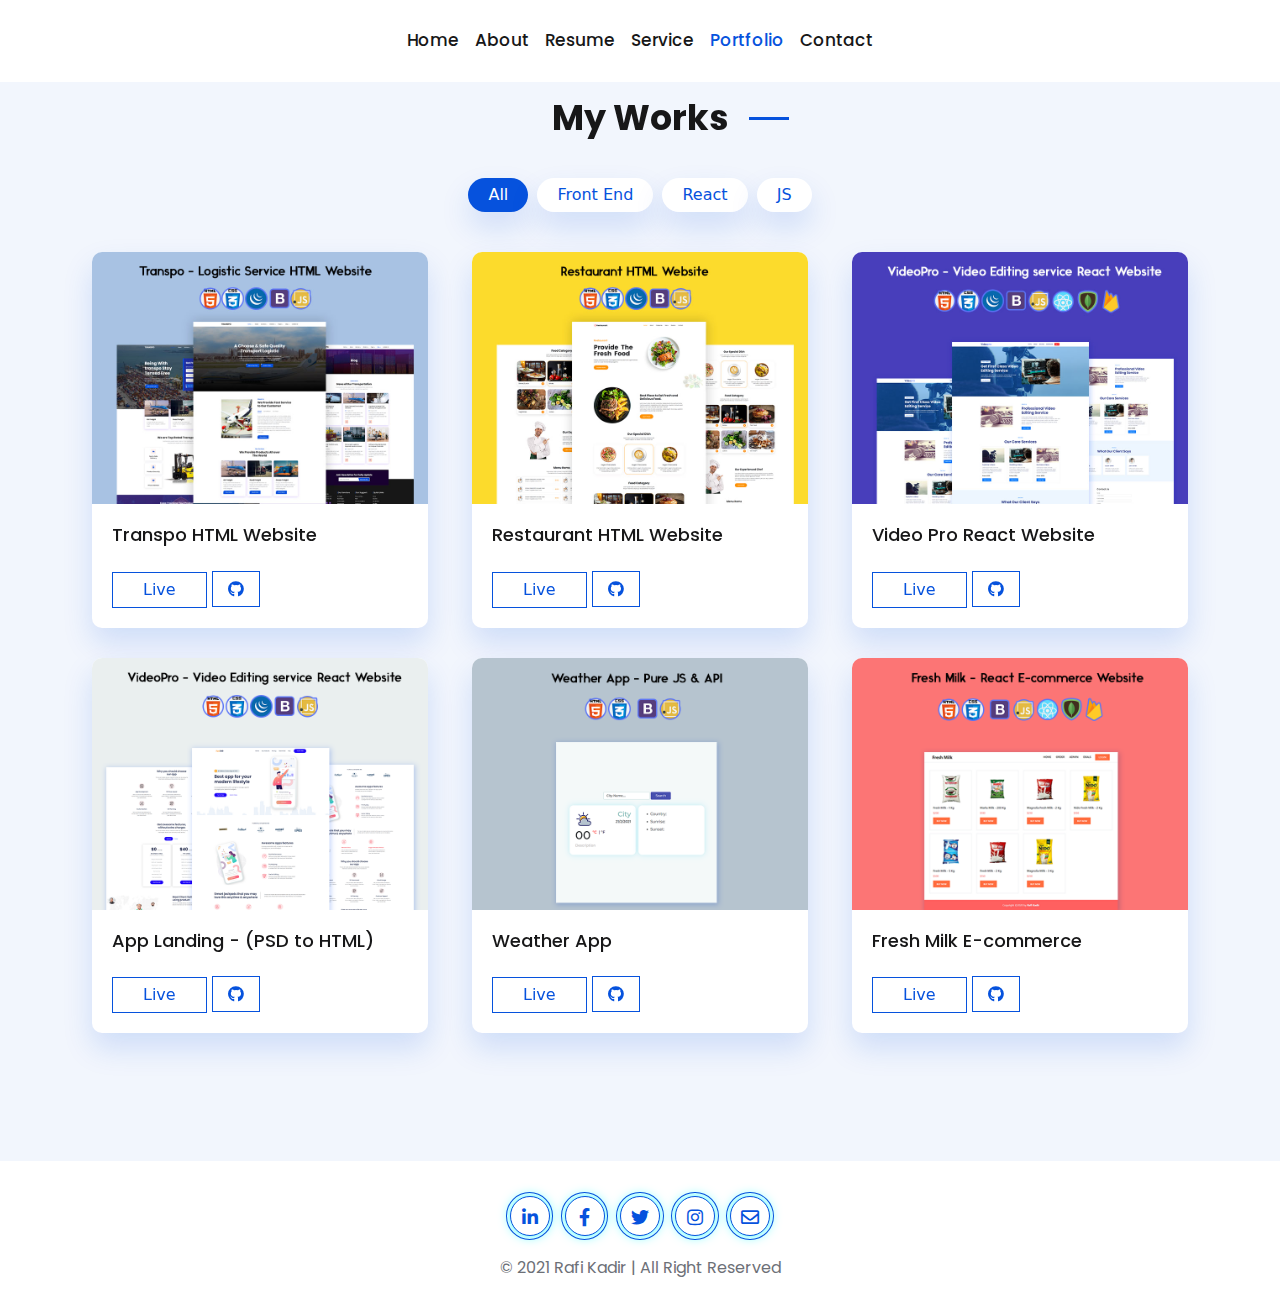
==== commit 12ee2aa7: "add" ====
--- a/portfolio.html
+++ b/portfolio.html
@@ -93,10 +93,9 @@
                 <div class="project-menu text-center">
                     <ul>
                         <li class="filter" data-filter="all">All</li>
-                        <li class="filter" data-filter=".html">HTML</li>
+                        <li class="filter" data-filter=".html">Front End</li>
                         <li class="filter" data-filter=".react">React</li>
                         <li class="filter" data-filter=".js">JS</li>
-                        <!-- <li class="filter" data-filter=".wordpress">WordPress</li> -->
                     </ul>
                 </div>
 
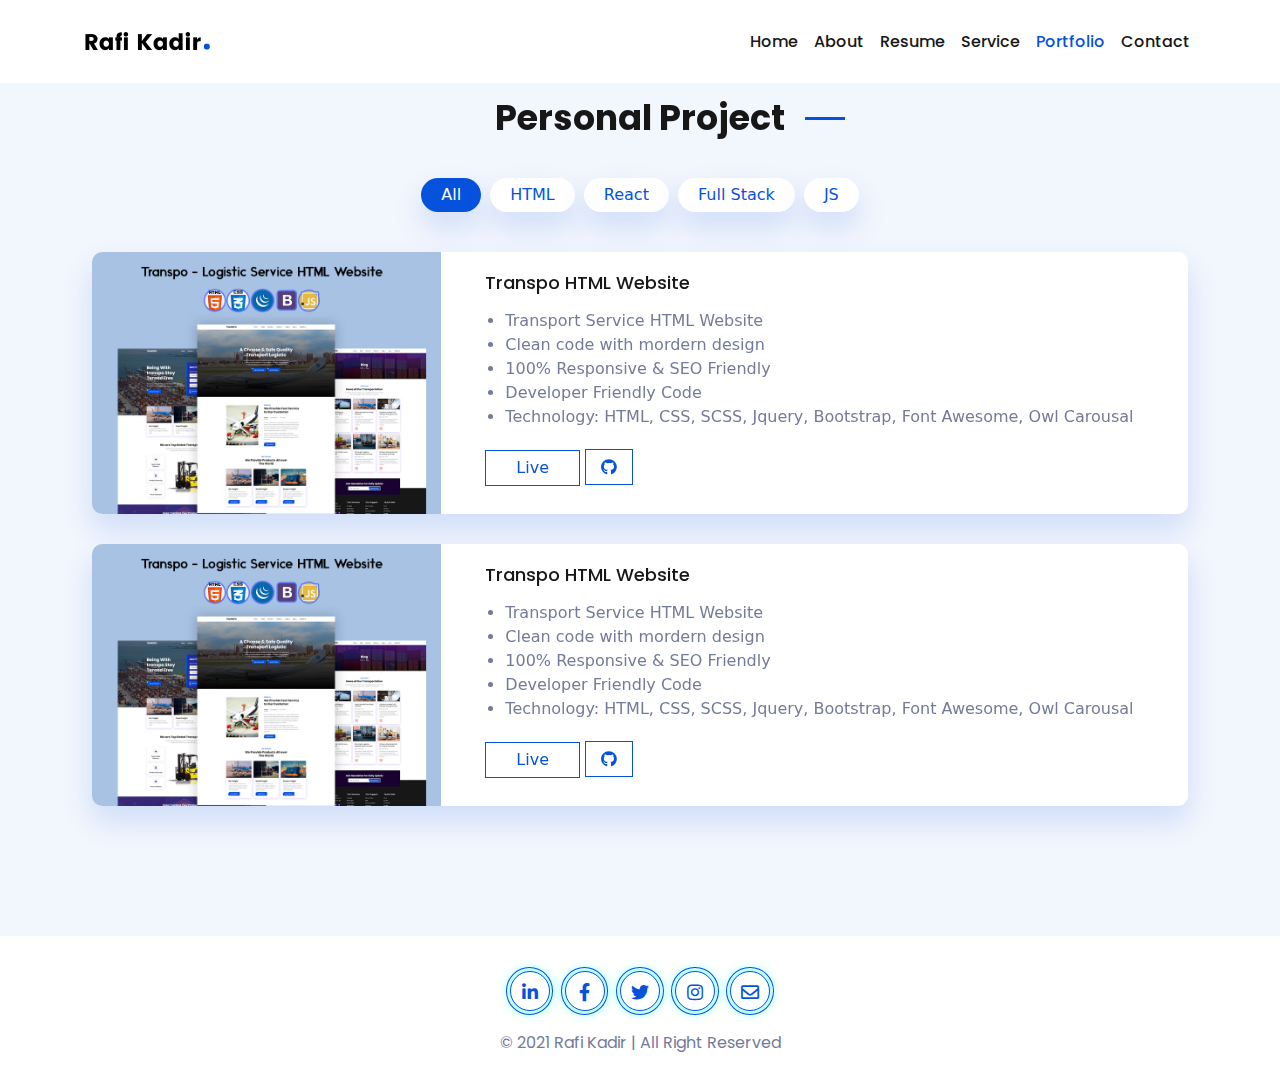
==== commit 7ff094a1: "fb name" ====
--- a/portfolio.html
+++ b/portfolio.html
@@ -53,13 +53,16 @@
 
         <!-- Navbar Section Start -->
         <nav class="navbar navbar-expand-lg navbar-light">
-            <div class="container-fluid">
+            <div class="container">
+                <a class="navbar-brand" href="https://rafikadir.github.io">
+                    <img src="./img/logo.png" alt="logo">
+                </a>
                 <button class="navbar-toggler" type="button" data-toggle="collapse" data-target="#navbarSupportedContent" aria-controls="navbarSupportedContent" aria-expanded="false" aria-label="Toggle navigation">
                     <span class="navbar-toggler-icon"></span>
                 </button>
 
               <div class="collapse navbar-collapse" id="navbarSupportedContent">
-                <ul class="navbar-nav m-auto">
+                <ul class="navbar-nav ms-auto">
                     <li class="nav-item">
                         <a class="nav-link" href="index.html">Home</a>
                     </li>
@@ -87,124 +90,81 @@
         <section id="project" class="project-section section-bg pt-100 pb-100">
             <div class="container">
                 <div class="section-title">
-                    <h2>My Works</h2>
+                    <h2>Personal Project</h2>
                 </div>
 
                 <div class="project-menu text-center">
                     <ul>
                         <li class="filter" data-filter="all">All</li>
-                        <li class="filter" data-filter=".html">Front End</li>
+                        <li class="filter" data-filter=".html">HTML</li>
                         <li class="filter" data-filter=".react">React</li>
+                        <li class="filter" data-filter=".fstack">Full Stack</li>
                         <li class="filter" data-filter=".js">JS</li>
                     </ul>
                 </div>
 
                 <div id="Container" class="row">
-                    <div class="col-lg-4 col-md-6 mix html">
-                        <div class="project-box">
-                            <div class="project-img">
-                                <img src="img/project/transpo.jpg" alt="tranpo">
+                    <div class="col-lg-12 col-md-6 mix html">
+                        <div class="project-box project-details-box">
+                            <div class="row">
+                                <div class="col-lg-4">
+                                    <div class="project-img project-image-2">
+                                        <img src="img/project/transpo.jpg" alt="tranpo">
+                                    </div>
+                                </div>
+                                <div class="col-lg-8">
+                                    <div class="project-link">
+                                        <h4>Transpo HTML Website</h4>
+        
+                                        <ul>
+                                            <li>Transport Service HTML Website</li>
+                                            <li>Clean code with mordern design</li>
+                                            <li>100% Responsive & SEO Friendly</li>
+                                            <li>Developer Friendly Code</li>
+                                            <li>Technology: HTML, CSS, SCSS, Jquery, Bootstrap, Font Awesome, Owl Carousal
+                                        </ul>
+                                        <a class="live-link" href="https://rafikadir.github.io/transpo/" target="_blank">
+                                            Live
+                                        </a>
+                                        <a href="https://github.com/rafikadir/transpo" target="_blank">
+                                            <i class="fab fa-github"></i>
+                                        </a>
+                                    </div>
+                                    <h6>HTML</h6>
+                                </div>
                             </div>
-                            <div class="project-link">
-                                <h4>Transpo HTML Website</h4>
-                                <a class="live-link" href="https://rafikadir.github.io/transpo/" target="_blank">
-                                    Live
-                                </a>
-                                <a href="https://github.com/rafikadir/transpo" target="_blank">
-                                    <i class="fab fa-github"></i>
-                                </a>
-                            </div>
-                            <h6>HTML</h6>
                         </div>
                     </div>
 
-                    <div class="col-lg-4 col-md-6 mix html">
-                        <div class="project-box">
-                            <div class="project-img">
-                                <img src="img/project/rastaurant-html.jpg" alt="">
+                    <div class="col-lg-12 col-md-6 mix html">
+                        <div class="project-box project-details-box">
+                            <div class="row">
+                                <div class="col-lg-4">
+                                    <div class="project-img project-image-2">
+                                        <img src="img/project/transpo.jpg" alt="tranpo">
+                                    </div>
+                                </div>
+                                <div class="col-lg-8">
+                                    <div class="project-link">
+                                        <h4>Transpo HTML Website</h4>
+        
+                                        <ul>
+                                            <li>Transport Service HTML Website</li>
+                                            <li>Clean code with mordern design</li>
+                                            <li>100% Responsive & SEO Friendly</li>
+                                            <li>Developer Friendly Code</li>
+                                            <li>Technology: HTML, CSS, SCSS, Jquery, Bootstrap, Font Awesome, Owl Carousal
+                                        </ul>
+                                        <a class="live-link" href="https://rafikadir.github.io/transpo/" target="_blank">
+                                            Live
+                                        </a>
+                                        <a href="https://github.com/rafikadir/transpo" target="_blank">
+                                            <i class="fab fa-github"></i>
+                                        </a>
+                                    </div>
+                                    <h6>HTML</h6>
+                                </div>
                             </div>
-                            <div class="project-link">
-                                <h4>Restaurant HTML Website</h4>
-                                <a class="live-link" href="https://rafikadir.github.io/restaurant-html/" target="_blank">
-                                    Live
-                                </a>
-                                <a href="https://github.com/rafikadir/restaurant-html" target="_blank">
-                                    <i class="fab fa-github"></i>
-                                </a>
-                            </div>
-                            <h6>HTML</h6>
-                        </div>
-                    </div>
-
-                    <div class="col-lg-4 col-md-6 mix react">
-                        <div class="project-box">
-                            <div class="project-img">
-                                <img src="img/project/video-pro.jpg" alt="">
-                            </div>
-                            <div class="project-link">
-                                <h4>Video Pro React Website</h4>
-                                <a class="live-link" href="https://videopro99999.web.app/" target="_blank">
-                                    Live
-                                </a>
-                                <a href="https://github.com/rafikadir/video-pro" target="_blank">
-                                    <i class="fab fa-github"></i>
-                                </a>
-                            </div>
-                            <h6>React</h6>
-                        </div>
-                    </div>
-
-                    <div class="col-lg-4 col-md-6 mix html">
-                        <div class="project-box">
-                            <div class="project-img">
-                                <img src="img/project/applab.png" alt="">
-                            </div>
-                            <div class="project-link">
-                                <h4>App Landing - (PSD to HTML)</h4>
-                                <a class="live-link" href="https://rafikadir.github.io/applab" target="_blank">
-                                    Live
-                                </a>
-                                <a href="https://github.com/rafikadir/applab" target="_blank">
-                                    <i class="fab fa-github"></i>
-                                </a>
-                            </div>
-                            <h6>HTML</h6>
-                        </div>
-                    </div>
-
-                    <div class="col-lg-4 col-md-6 mix js">
-                        <div class="project-box">
-                            <div class="project-img">
-                                <img src="img/project/Weather-App.png" alt="weather-app">
-                            </div>
-                            <div class="project-link">
-                                <h4>Weather App</h4>
-                                <a class="live-link" href="https://rafikadir.github.io/weather-app/" target="_blank">
-                                    Live
-                                </a>
-                                <a href="https://github.com/rafikadir/weather-app" target="_blank">
-                                    <i class="fab fa-github"></i>
-                                </a>
-                            </div>
-                            <h6>JS</h6>
-                        </div>
-                    </div>
-                    
-                    <div class="col-lg-4 col-md-6 mix react">
-                        <div class="project-box">
-                            <div class="project-img">
-                                <img src="img/project/milk.png" alt="milk">
-                            </div>
-                            <div class="project-link">
-                                <h4>Fresh Milk E-commerce</h4>
-                                <a class="live-link" href="https://fresh-milk1.web.app/" target="_blank">
-                                    Live
-                                </a>
-                                <a href="https://github.com/rafikadir/milk-ecommerce" target="_blank">
-                                    <i class="fab fa-github"></i>
-                                </a>
-                            </div>
-                            <h6>React</h6>
                         </div>
                     </div>
                 </div>
--- a/css/style.css
+++ b/css/style.css
@@ -1,11 +1,11 @@
 @import url('https://fonts.googleapis.com/css2?family=Poppins:ital,wght@0,500;0,700;1,400&display=swap');
-
+                
 /* Common CSS */
 body {
     font-family: 'Poppins', sans-serif;
     padding: 0;
     margin: 0;
-    color: #232940;
+    color: #737b9a;
     background: #ffffff !important;
 }
 h1,h2,h3,h4,h5,h6 {
@@ -25,10 +25,14 @@
     max-width: 100%;
 }
 p {
-    color: #6D7077;
+    color: #737b9a;
     font-size: 16px;
     font-family: 'Poppins', sans-serif;
     margin-bottom: 0;
+}
+
+li {
+    color: #737b9a
 }
 .pt-100 {
     padding-top: 100px;
@@ -112,7 +116,7 @@
     font-family: 'Poppins', sans-serif;
     font-weight: 500;
     text-transform: capitalize;
-    font-size: 17px;
+    font-size: 16px;
     color: #171718 !important;
 }
 .navbar-nav .nav-link.active {
@@ -126,7 +130,7 @@
     padding: 15px 0;
     z-index: 999;
     animation: 0.5s ease-in-out fadeInDown;
-    box-shadow: 0 3px 10px 0 rgb(6 82 221 / 10%);
+    box-shadow: 0 5px 35px 0 rgb(6 82 221 / 10%);
 }
 .navbar-brand img {
     max-width: 150px;
@@ -141,11 +145,9 @@
     position: relative;
 }
 .banner-img img {
-    max-width: 100%;
-    border: 10px solid #0652DD;
-    border-radius: 50%;
-    padding: 5px;
-}
+    max-width: 100%; 
+}
+
 .banner-section .banner-text h4 {
     margin-bottom: 30px;
 }
@@ -523,6 +525,17 @@
     margin-right: 10px;
     border-radius: 10px;
 }
+.project-details-box .project-link h4{
+    margin-bottom: 15px !important;
+}
+.project-details-box .project-link ul {
+    margin-bottom: 20px !important;
+    margin-left: 20px !important;
+}
+.project-details-box .project-link ul li {
+    list-style: disc;
+}
+
 .project-box h6 {
     position: absolute;
     top: 20px;
@@ -536,6 +549,9 @@
 }
 .project-box img {
     transition: 1s;
+}
+.project-image-2 {
+    max-width:350px;
 }
 .project-box:hover img {
     transform: scale(.9);
--- a/css/responsive.css
+++ b/css/responsive.css
@@ -1,4 +1,10 @@
 @media only screen and (max-width:575px) {
+    .section-title h2 {
+        font-size:24px;
+    }
+    .section-title h2::before {
+        top: 30px;
+    }
     .navbar {
         padding: 10px 0px !important;
     }
